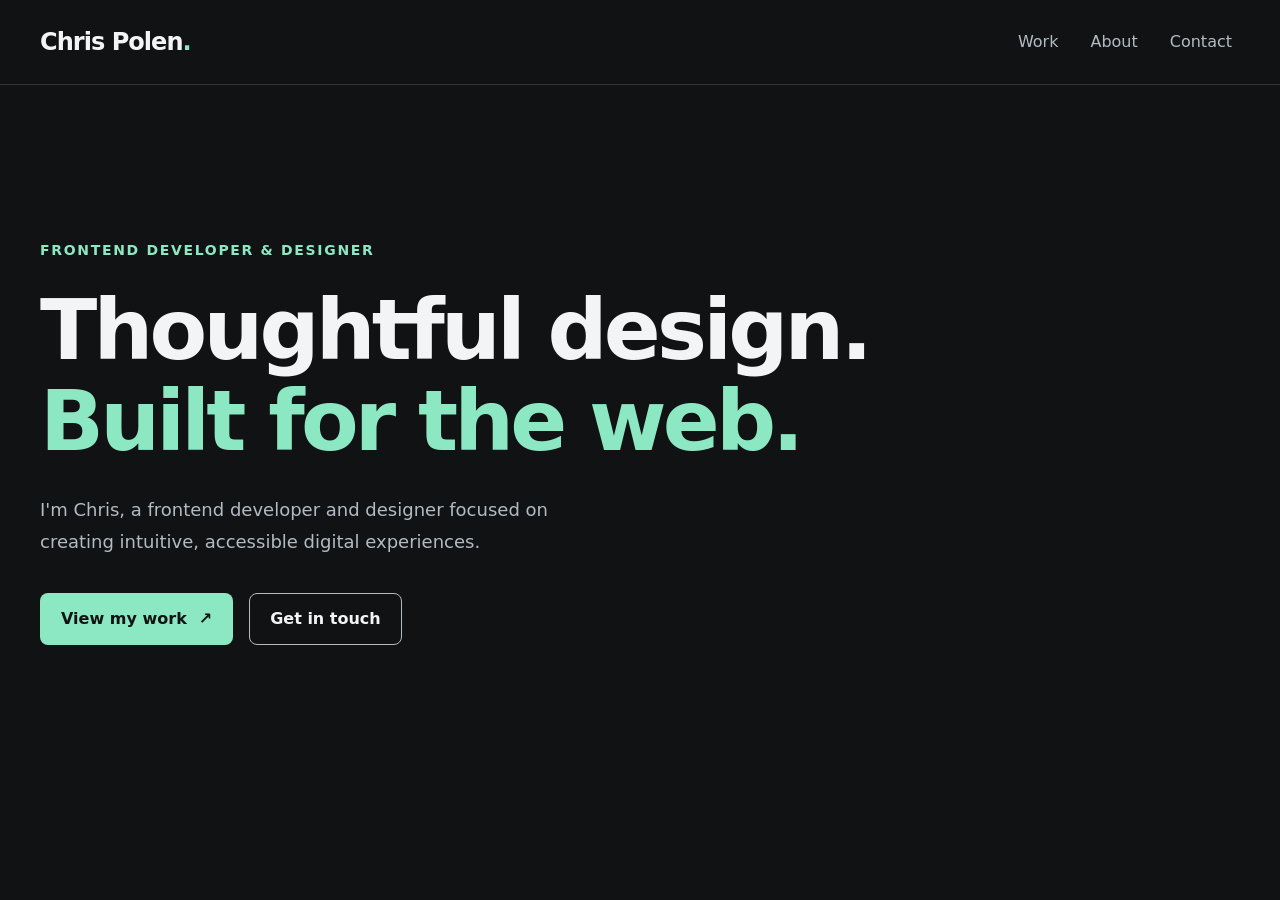
==== index.html @ 9b117e88 "pushing changes to codebase, updated html, css, and js" ====
<!doctype html>
<html lang="en">
<head>
    <meta charset="UTF-8">
    <meta name="viewport" content="width=device-width,  initial-scale=1.0, minimum-scale=1.0">
    <meta http-equiv="X-UA-Compatible" content="ie=edge">
    <meta name="description" content="Frontend developer and designer creating thoughtful digital experiences.">
    <title>Chris Polen | Developer & Designer</title>
    <link rel="stylesheet" href="css/style.css">
    <script src="js/script.js" defer></script>
</head>
<body>
<a href="#main-content" class="skip-link">Skip to content</a>

<header class="site-header">
    <nav class="container navigation" aria-label="Main">
        <a href="./" class="logo">
            Chris Polen<span class="logo-dot" aria-hidden="true">.</span>
        </a>
        
        <ul class="nav-links">
            <li><a href="#work">Work</a></li>
            <li><a href="#projects">About</a></li>
            <li><a href="#contact">Contact</a></li>
        </ul>
    </nav>
</header>

<main id="main-content" class="container" tabindex="-1">
    <section class="hero" aria-labelledby="hero-heading">
        <p class="hero-eyebrow">Frontend Developer & Designer</p>
        
        <h1 id="hero-heading">
            Thoughtful design.
            <span class="hero-heading-span"> Built for the web.</span>
        </h1>
        
        <p class="hero-description">
            I'm Chris, a frontend developer and designer focused on creating intuitive,
            accessible digital experiences.
        </p>
        
        <div class="hero-actions">
            <a href="#work" class="btn btn-primary">
                View my work
                <span aria-hidden="true">↗</span>
            </a>

            <a href="#contact" class="btn btn-secondary">
                Get in touch
            </a>
        </div>
    </section>
</main>
</body>
</html>
---- css/style.css ----
:root {
    color-scheme: dark;
    
    --bg-primary: #101214;
    --text-primary: #f2f4f5;
    --text-muted: #b3bbc2;
    --accent: #8ce8c3;
    --border-color: #30363d;
    
    --content-width: 75rem
}

*,
*::before,
*::after {
    box-sizing: border-box;
}

body {
    margin: 0;
    background: var(--bg-primary);
    color: var(--text-primary);
    font-family: system-ui, -apple-system, BlinkMacSystemFont, "Segoe UI", sans-serif;
    line-height: 1.6;
}

a {
    color: inherit;
}

:where(a, button):focus-visible {
    outline: 2px solid var(--accent);
    outline-offset: 5px;
}

.container {
    width: min(var(--content-width), calc(100% - 2rem));
    margin-inline: auto;
}

/* Keyboard shortcut to the page content */
.skip-link {
    position: absolute;
    top: 1rem;
    left: 1rem;
    z-index: 100;
    
    padding: 0.75rem 1rem;
    border-radius: 0.25rem;
    background: var(--accent);
    color: var(--bg-primary);
    font-weight: 600;
    
    transform: translateY(calc(-100% - 2rem));
}

.skip-link:focus {
    transform: translateY(0);
}

/* Nav */
.site-header {
    border-bottom: 1px solid var(--border-color);
}

.navigation {
    display: flex;
    align-items: center;
    justify-content: space-between;
    flex-wrap: wrap;
    gap: 0.5rem 2rem;
    padding-block: 1.25rem;
}

.logo {
    display: inline-flex;
    align-items: center;
    min-height: 2.75rem;
    
    font-size: 1.5rem;
    font-weight: 750;
    letter-spacing: -0.04em;
    text-decoration: none;
}

.logo-dot {
    color: var(--accent);
}

.nav-links {
    display: flex;
    flex-wrap: wrap;
    gap: 0.25rem 1rem;
    
    margin: 0;
    padding: 0;
    list-style: none;
}

.nav-links a {
    display: inline-flex;
    align-items: center;
    min-height: 2.75rem;
    padding-inline: 0.5rem;
    
    color: var(--text-muted);
    font-size: 1rem;
    font-weight: 500;
    text-decoration: none;
}

.nav-links a:hover,
.nav-links a:focus-visible {
    color: var(--accent);
    text-decoration: underline;
    text-underline-offset: 0.35em;
}

/* Hero */
.hero {
    padding-block: clamp(5rem, 12vw, 10rem);
}

.hero-eyebrow {
    margin: 0 0 1.5rem;
    color: var(--accent);
    font-size: 0.875rem;
    font-weight: 600;
    letter-spacing: 0.12em;
    text-transform: uppercase;
}

.hero h1 {
    max-width: 16ch;
    margin: 0;
    
    font-size: clamp(2.5rem, 1.25rem + 5vw, 5.5rem);
    font-weight: 750;
    line-height: 1.08;
    letter-spacing: -0.045em;
}

.hero h1 span {
    display: block;
    color: var(--accent);
}

.hero-description {
    max-width: 48ch;
    margin: 1.75rem 0 0;
    
    color: var(--text-muted);
    font-size: 1.125rem;
    line-height: 1.75;
}

.hero-actions {
    display: flex;
    flex-wrap: wrap;
    gap: 1rem;
    margin-top: 2.25rem;
}

/* Reusable link and button styles */
.btn {
    display: inline-flex;
    align-items: center;
    justify-content: center;
    gap: 0.75rem;
    
    min-height: 3rem;
    padding: 0.75rem 1.25rem;
    border: 1px solid transparent;
    border-radius: 0.5rem;
    
    font: inherit;
    font-weight: 600;
    text-align: center;
    text-decoration: none;
}

.btn-primary {
    background: var(--accent);
    color: var(--bg-primary);
}

.btn-primary:hover {
    background: #b0f2d8;
}

.btn-secondary {
    border-color: var(--text-muted);
    color: var(--text-primary);
}

.btn-secondary:hover {
    border-color: var(--accent);
    color: var(--accent);
}

@media (prefers-reduced-motion: no-preference) {
    .btn {
        transition: background-color 160ms ease,
        border-color 160ms ease,
        color 160ms ease;
    }
}
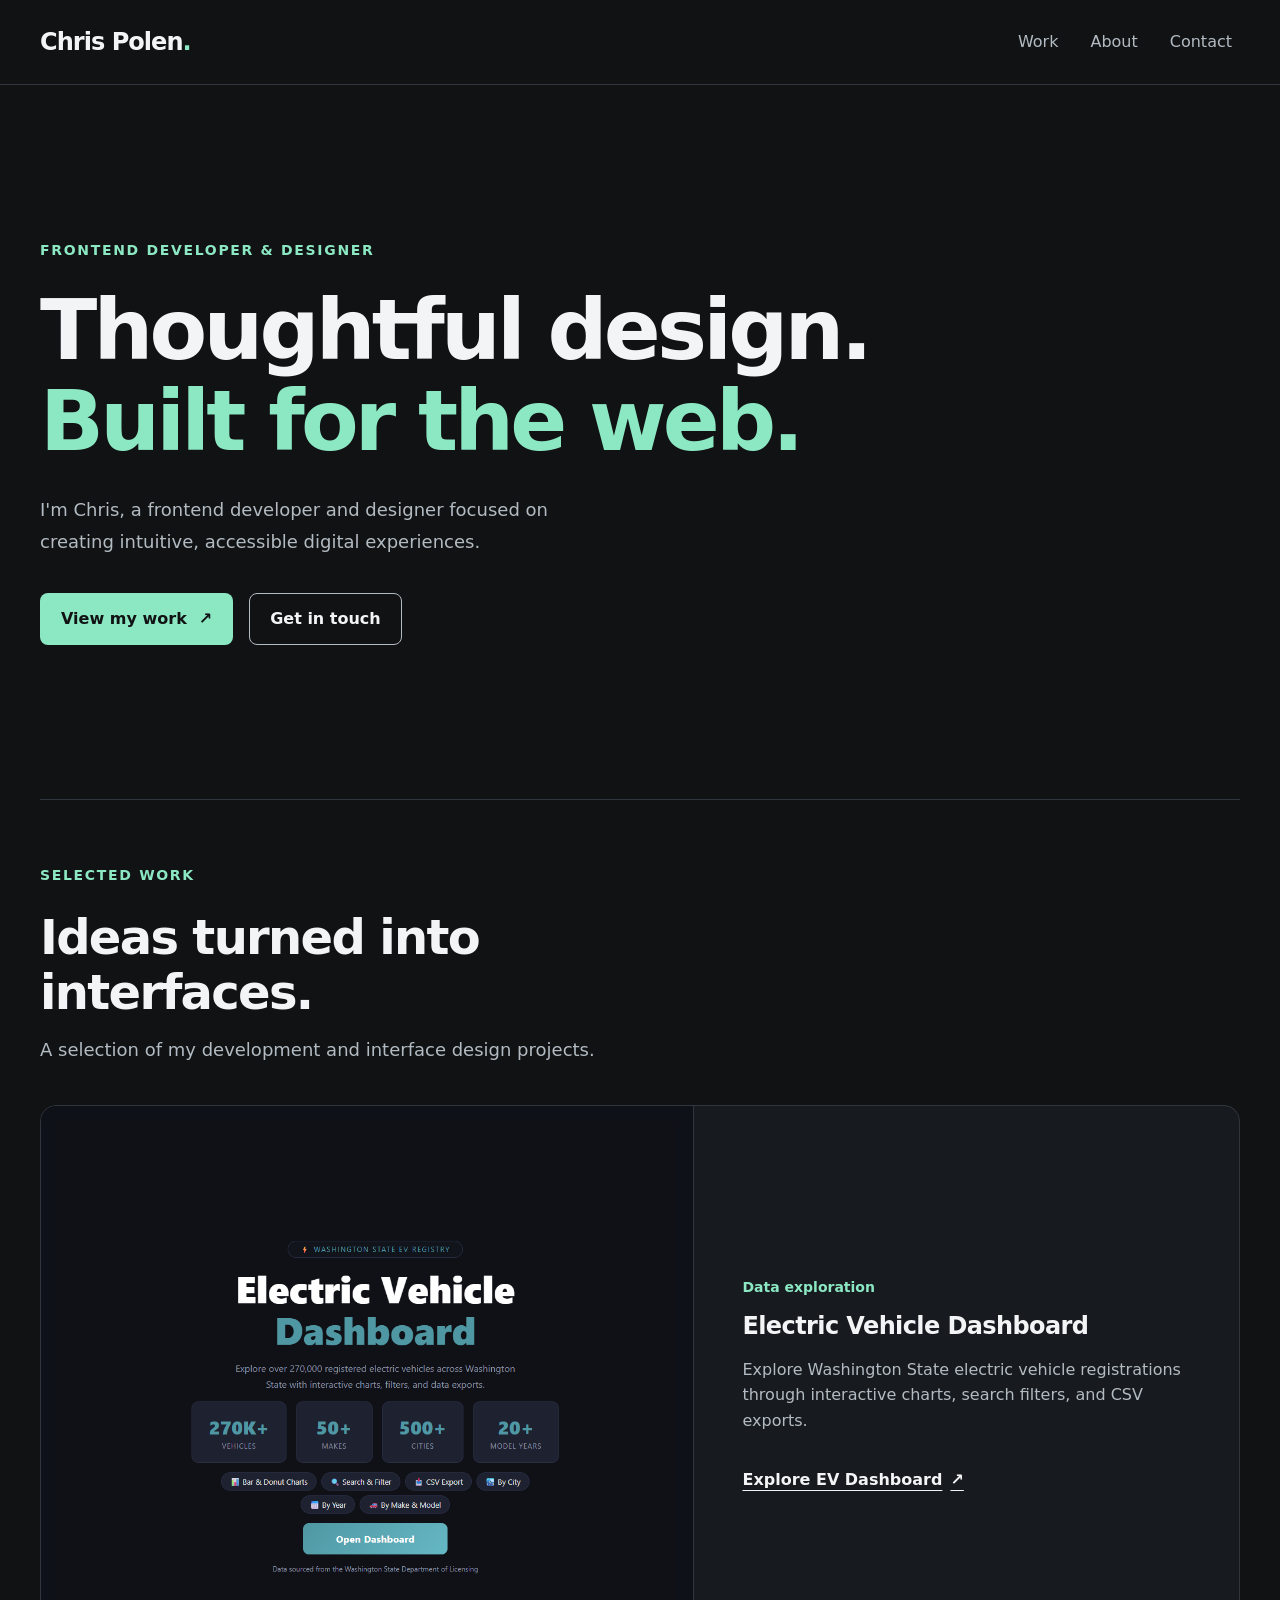
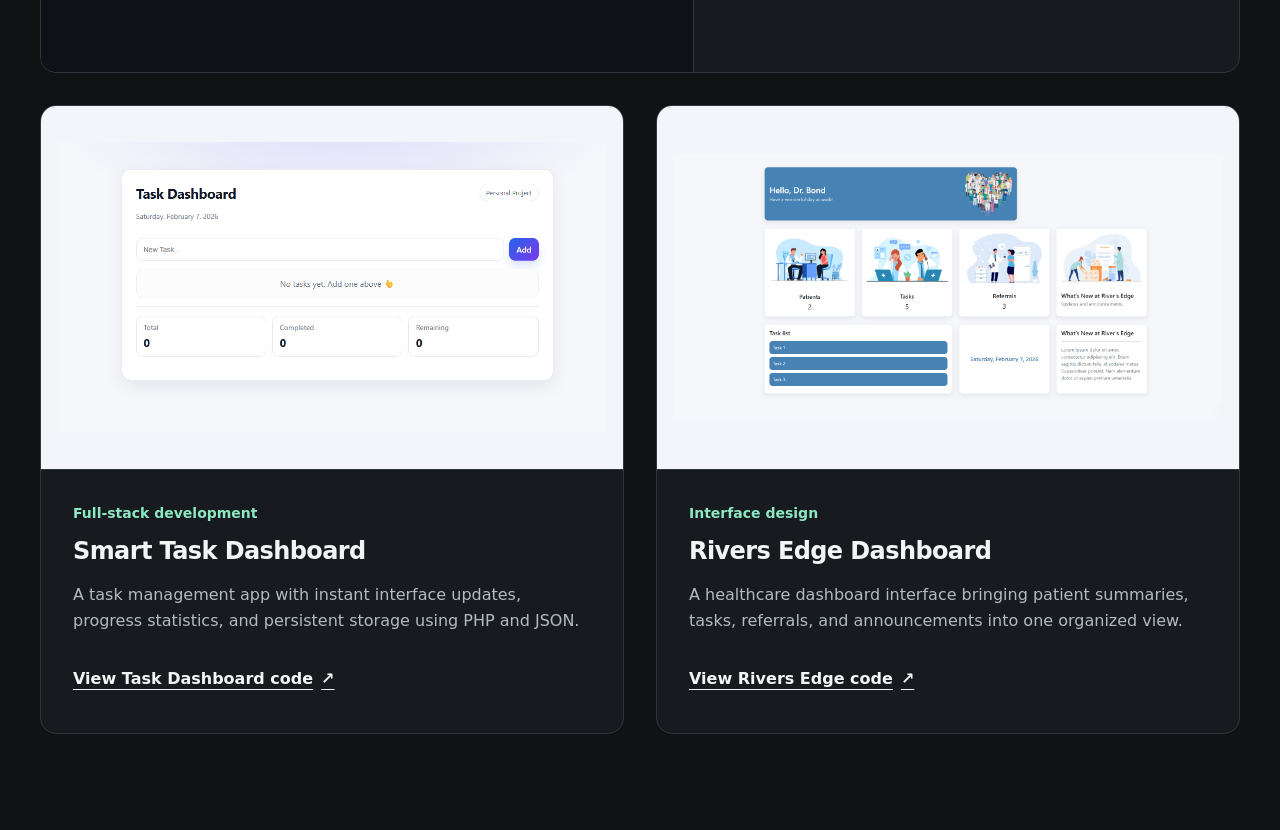
==== commit 77722ebd: "pushing images, updates to css for project grid and added projects to html" ====
--- a/index.html
+++ b/index.html
@@ -51,6 +51,102 @@
             </a>
         </div>
     </section>
+    
+    <section id="work" class="work-section" aria-labelledby="work-heading">
+        <header class="section-heading">
+            <p class="hero-eyebrow">Selected work</p>
+            <h2 id="work-heading">Ideas turned into interfaces.</h2>
+            <p>A selection of my development and interface design projects.</p>
+        </header>
+        
+        <div class="project-grid">
+            <article class="project-card project-card-featured">
+                <div class="project-preview project-preview-dark">
+                    <img 
+                        src="images/ev_dash.png" 
+                        alt="EV Dashboard landing page with vehicle statistics and an Open Dashboard link."
+                        width="1051"
+                        height="904"
+                        loading="lazy"
+                        decoding="async"
+                    >
+                </div>
+                
+                <div class="project-content">
+                    <p class="project-category">Data exploration</p>
+                    <h3>Electric Vehicle Dashboard</h3>
+                    <p class="project-description">
+                        Explore Washington State electric vehicle registrations through
+                        interactive charts, search filters, and CSV exports.
+                    </p>
+
+                    <a href="https://ev-dashboard-vkrs.onrender.com/" class="project-link">
+                        Explore EV Dashboard
+                        <span aria-hidden="true">↗</span>
+                    </a>
+                </div>
+            </article>
+            
+            <article class="project-card">
+                <div class="project-preview project-preview-light">
+                    <img 
+                        src="images/task_dash.png" 
+                        alt="Smart Task Dashboard with a new-task field and total, completed, and remaining task counters"
+                        width="1096"
+                        height="577"
+                        loading="lazy"
+                        decoding="async"
+                    >
+                </div>
+                
+                <div class="project-content">
+                    <p class="project-category">Full-stack development</p>
+                    <h3>Smart Task Dashboard</h3>
+                    <p class="project-description">
+                        A task management app with instant interface updates,
+                        progress statistics, and persistent storage using PHP and JSON.
+                    </p>
+
+                    <a 
+                        href="https://github.com/Polen89/Smart-Task-Dashboard" 
+                        class="project-link">
+                        View Task Dashboard code
+                        <span aria-hidden="true">↗</span>
+                    </a>
+                </div>
+            </article>
+            
+            <article class="project-card">
+                <div class="project-preview project-preview-light">
+                    <img 
+                        src="images/riversedge.png" 
+                        alt="Rivers Edge dashboard showing patient, task, and referral summaries alongside announcements."
+                        width="1866"
+                        height="904"
+                        loading="lazy"
+                        decoding="async"
+                    >
+                </div>
+                
+                <div class="project-content">
+                    <p class="project-category">Interface design</p>
+                    <h3>Rivers Edge Dashboard</h3>
+                    <p class="project-description">
+                        A healthcare dashboard interface bringing patient summaries,
+                        tasks, referrals, and announcements into one organized view.
+                    </p>
+
+                    <a 
+                        href="https://github.com/Polen89/BootstrapFun"
+                        class="project-link"
+                    >
+                        View Rivers Edge code
+                        <span aria-hidden="true">↗</span>
+                    </a>
+                </div>
+            </article>
+        </div>
+    </section>
 </main>
 </body>
 </html>
--- a/css/style.css
+++ b/css/style.css
@@ -198,10 +198,152 @@
     color: var(--accent);
 }
 
+/* Selected Work */
+.work-section {
+    padding-block: 4rem 6rem;
+    border-top: 1px solid var(--border-color);
+    scroll-margin-top: 2rem;
+}
+
+.section-heading {
+    max-width: 42rem;
+    margin-bottom: 2.5rem;
+}
+
+.section-heading h2 {
+    margin: 0;
+    font-size: clamp(2rem, 1.5rem + 2vw, 3rem);
+    line-height: 1.15;
+    letter-spacing: -0.035em;
+}
+
+.section-heading > p:last-child {
+    margin: 1rem 0 0;
+    color: var(--text-muted);
+    font-size: 1.125rem;
+}
+
+.project-grid {
+    display: grid;
+    grid-template-columns: minmax(0, 1fr);
+    gap: 2rem;
+}
+
+.project-card {
+    min-width: 0;
+    overflow: hidden;
+    border: 1px solid var(--border-color);
+    border-radius: 1rem;
+    background: #171b1f;
+}
+
+.project-preview {
+    display: grid;
+    place-items: center;
+    aspect-ratio: 16 / 10;
+    padding: 1rem;
+    border-bottom: 1px solid var(--border-color);
+}
+
+.project-preview-dark {
+    background: #0e1117;
+}
+
+.project-preview-light {
+    background: #f4f5fa;
+}
+
+.project-preview img {
+    display: block;
+    width: 100%;
+    height: 100%;
+    min-height: 0;
+    object-fit: contain;
+}
+
+.project-content {
+    display: flex;
+    flex-direction: column;
+    align-items: start;
+    padding: clamp(1.25rem, 3vw, 2rem);
+}
+
+.project-category {
+    margin: 0 0 0.75rem;
+    color: var(--accent);
+    font-size: 0.875rem;
+    font-weight: 600;
+}
+
+.project-content h3 {
+    margin: 0;
+    font-size: 1.5rem;
+    line-height: 1.25;
+    letter-spacing: -0.025em;
+}
+
+.project-description {
+    margin: 1rem 0 1.5rem;
+    color: var(--text-muted);
+}
+
+.project-link {
+    display: inline-flex;
+    align-items: center;
+    gap: 0.5rem;
+    min-height: 2.75rem;
+    margin-top: auto;
+    
+    color: var(--text-primary);
+    font-weight: 600;
+    text-decoration: underline;
+    text-underline-offset: 0.3em;
+}
+
+.project-link:hover {
+    color: var(--accent);
+}
+
 @media (prefers-reduced-motion: no-preference) {
     .btn {
         transition: background-color 160ms ease,
         border-color 160ms ease,
         color 160ms ease;
     }
+}
+
+@media (min-width: 50rem) {
+    .project-grid {
+        grid-template-columns: repeat(2, minmax(0, 1fr));
+    }
+
+    .project-card {
+        display: flex;
+        flex-direction: column;
+    }
+
+    .project-content {
+        flex: 1;
+    }
+
+    .project-card-featured {
+        grid-column: 1 / -1;
+        display: grid;
+        grid-template-columns: minmax(0, 1.2fr) minmax(0, 1fr);
+    }
+
+    .project-card-featured .project-preview {
+        aspect-ratio: auto;
+        border-bottom: 0;
+        border-right: 1px solid var(--border-color);
+    }
+
+    .project-card-featured .project-content {
+        justify-content: center;
+        padding: 3rem;
+    }
+
+    .project-card-featured .project-link {
+        margin-top: 0;
+    }
 }
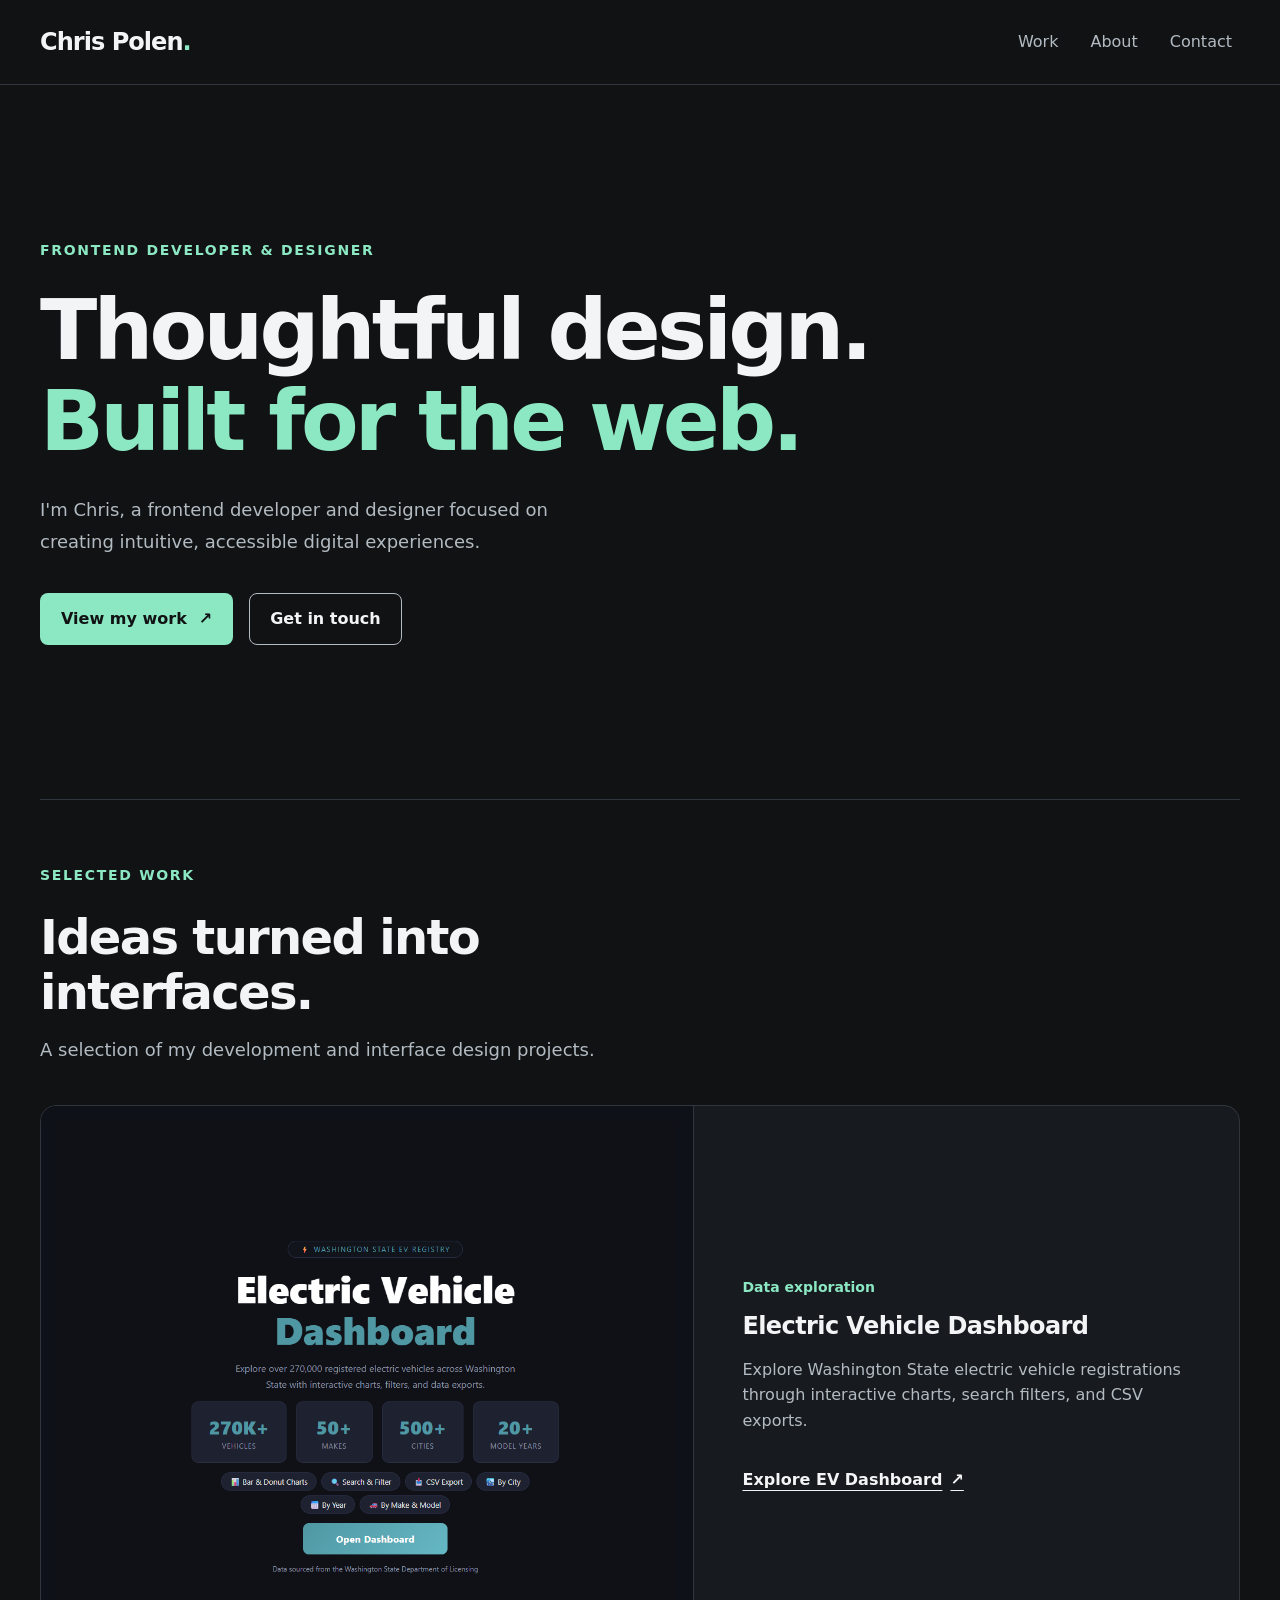
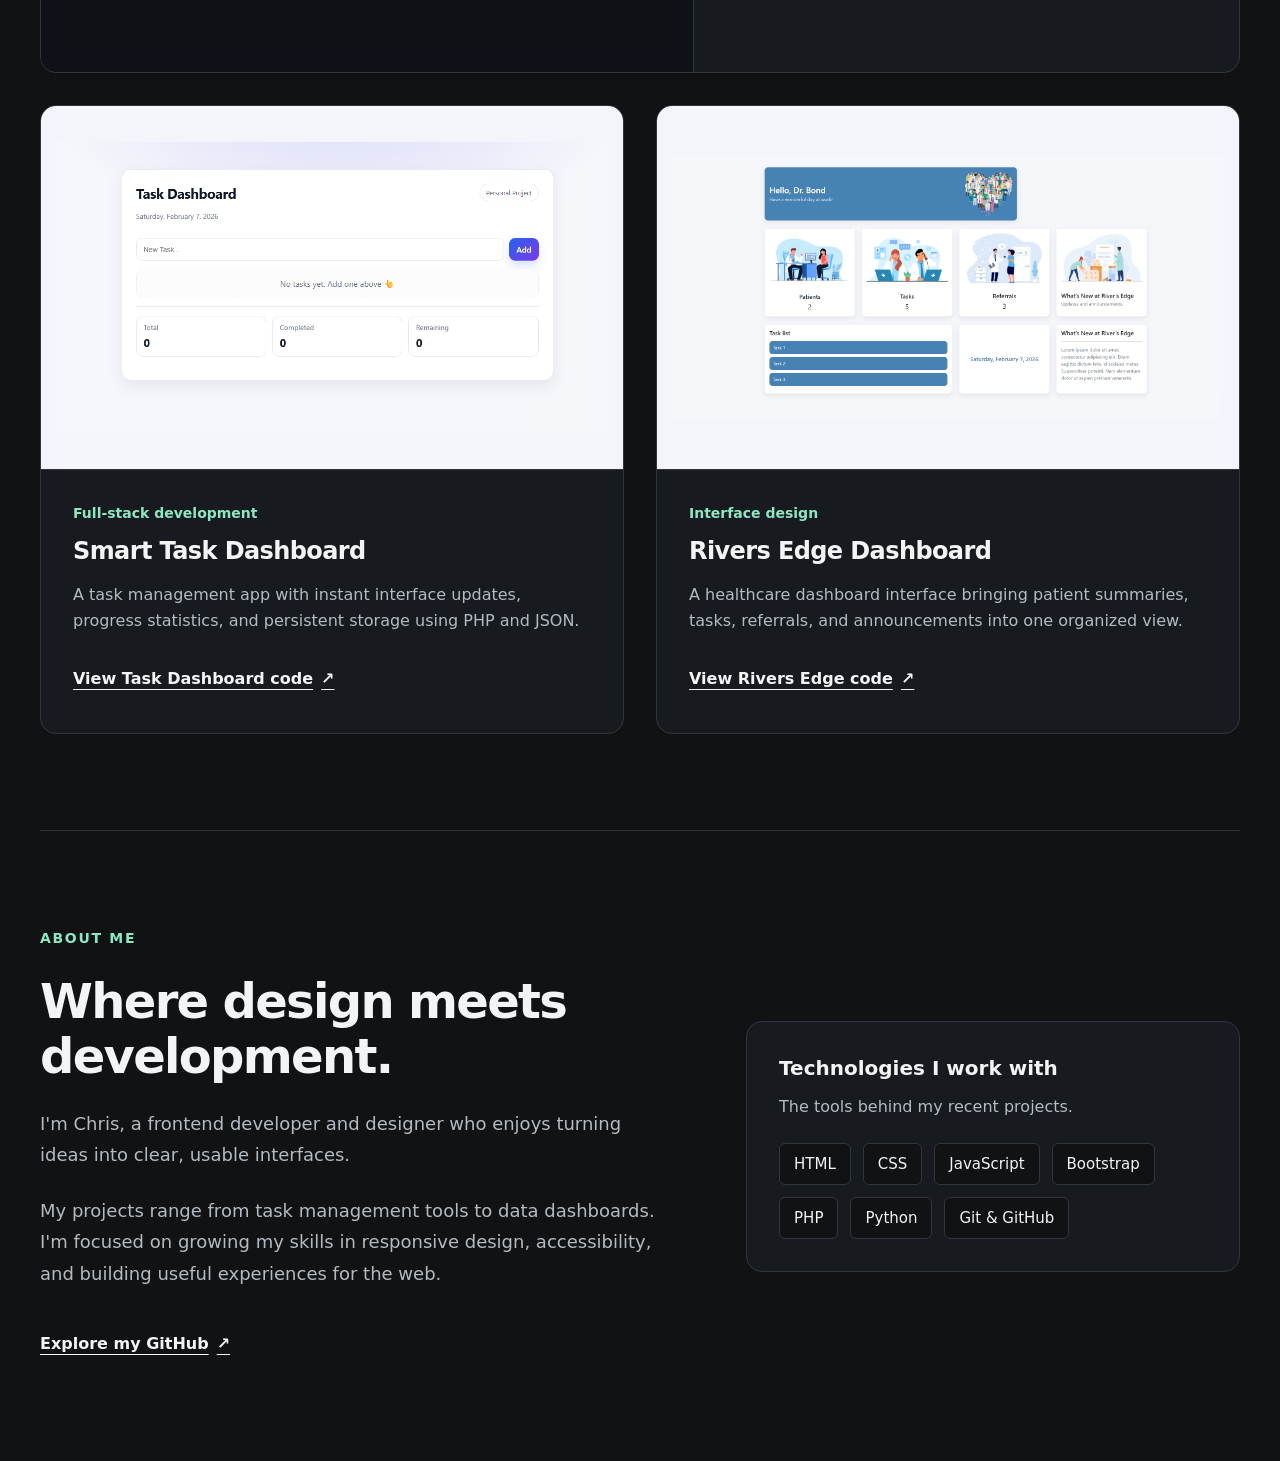
==== commit 69809555: "added about section with skills and updates to css" ====
--- a/index.html
+++ b/index.html
@@ -147,6 +147,44 @@
             </article>
         </div>
     </section>
+    
+    <section id="about" class="about-section">
+        <div class="about-intro">
+            <p class="hero-eyebrow">About Me</p>
+            <h2 class="about-heading">Where design meets development.</h2>
+            
+            <p>
+                I'm Chris, a frontend developer and designer who enjoys turning ideas
+                into clear, usable interfaces.
+            </p>
+            
+            <p>
+                My projects range from task management tools to data dashboards.
+                I'm focused on growing my skills in responsive design, accessibility,
+                and building useful experiences for the web.
+            </p>
+
+            <a href="https://github.com/Polen89" class="project-link">
+                Explore my GitHub
+                <span aria-hidden="true">↗</span>
+            </a>
+        </div>
+        
+        <div class="about-skills">
+            <h3>Technologies I work with</h3>
+            <p>The tools behind my recent projects.</p>
+            
+            <ul class="skills-list" role="list">
+                <li>HTML</li>
+                <li>CSS</li>
+                <li>JavaScript</li>
+                <li>Bootstrap</li>
+                <li>PHP</li>
+                <li>Python</li>
+                <li>Git & GitHub</li>
+            </ul>
+        </div>
+    </section>
 </main>
 </body>
 </html>
--- a/css/style.css
+++ b/css/style.css
@@ -304,6 +304,77 @@
     color: var(--accent);
 }
 
+/* About */
+.about-section {
+    display: grid;
+    grid-template-columns: minmax(0, 1fr);
+    gap: 3rem;
+    
+    padding-block: clamp(4rem, 8vw, 6rem);
+    border-top: 1px solid var(--border-color);
+    scroll-margin-top: 2rem;
+}
+
+.about-section h2 {
+    max-width: 18ch;
+    margin: 0 0 1.5rem;
+    
+    font-size: clamp(2rem, 1.5rem + 2vw, 3rem);
+    line-height: 1.15;
+    letter-spacing: -0.035em;
+}
+
+.about-intro > p:not(.hero-eyebrow) {
+    max-width: 55ch;
+    margin: 0 0 1.5rem;
+    
+    color: var(--text-muted);
+    font-size: 1.125rem;
+    line-height: 1.75;
+}
+
+.about-intro .project-link {
+    margin-top: 0.5rem;
+}
+
+.about-skills {
+    padding: clamp(1.5rem, 3vw, 2rem);
+    border: 1px solid var(--border-color);
+    border-radius: 1rem;
+    background: #171b1f;
+}
+
+.about-skills h3 {
+    margin: 0;
+    font-size: 1.25rem;
+    line-height: 1.4;
+}
+
+.about-skills > p {
+    margin: 0.75rem 0 1.5rem;
+    color: var(--text-muted);
+}
+
+.skills-list {
+    display: flex;
+    flex-wrap: wrap;
+    gap: 0.75rem;
+    
+    margin: 0;
+    padding: 0;
+    list-style: none;
+}
+
+.skills-list li {
+    padding: 0.5rem 0.875rem;
+    border: 1px solid var(--border-color);
+    border-radius: 0.375rem;
+    
+    background: var(--bg-primary);
+    color: var(--text-primary);
+    font-size: 0.9375rem;
+}
+
 @media (prefers-reduced-motion: no-preference) {
     .btn {
         transition: background-color 160ms ease,
@@ -346,4 +417,10 @@
     .project-card-featured .project-link {
         margin-top: 0;
     }
+    
+    .about-section {
+        grid-template-columns: minmax(0, 1.3fr) minmax(0, 1fr);
+        align-items: center;
+        gap: 4rem;
+    }
 }
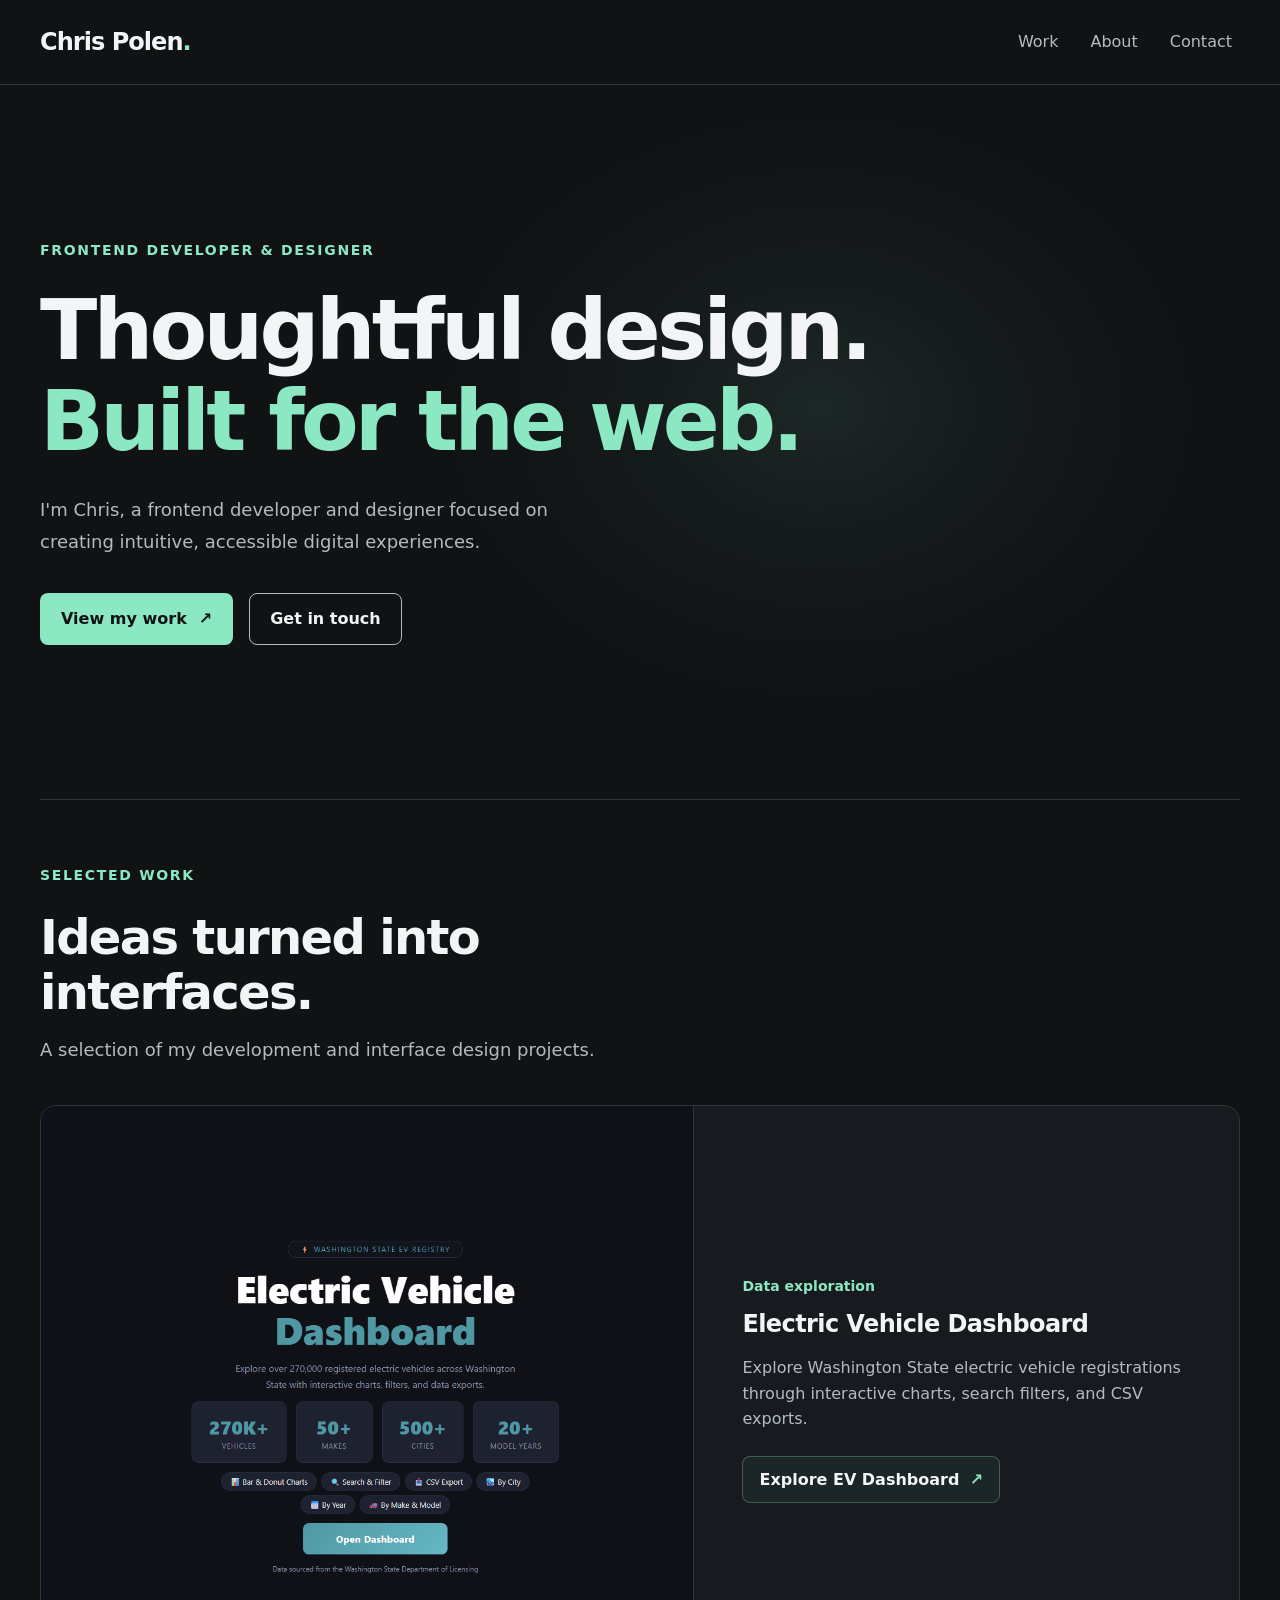
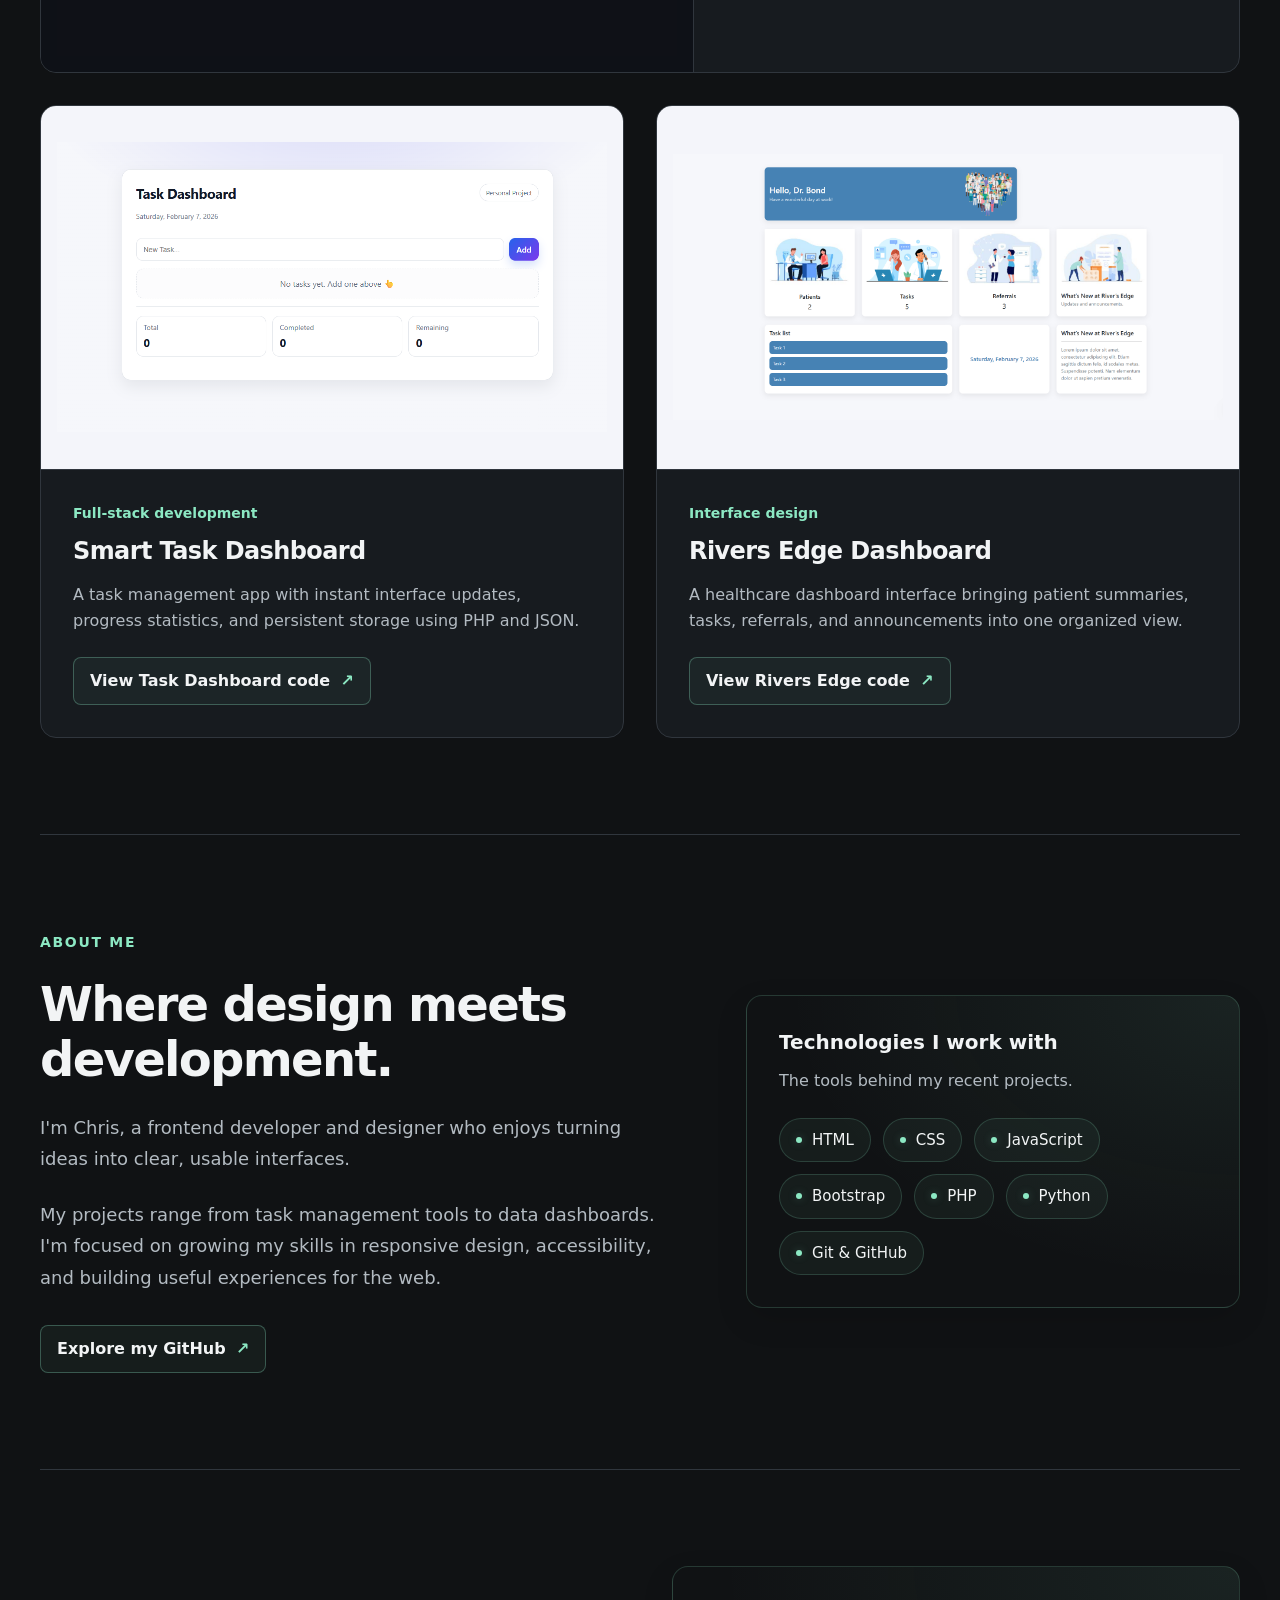
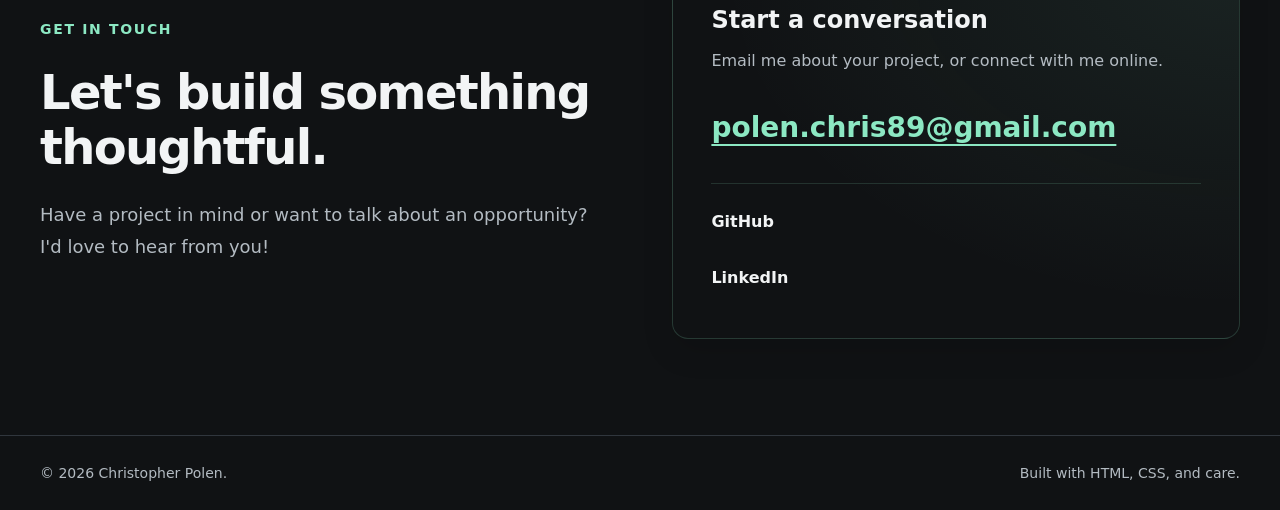
==== commit e8c49f95: "adding styling, and finished, updating hero glow animation and project, added about me and get in to" ====
--- a/index.html
+++ b/index.html
@@ -20,7 +20,7 @@
         
         <ul class="nav-links">
             <li><a href="#work">Work</a></li>
-            <li><a href="#projects">About</a></li>
+            <li><a href="#about">About</a></li>
             <li><a href="#contact">Contact</a></li>
         </ul>
     </nav>
@@ -174,7 +174,7 @@
             <h3>Technologies I work with</h3>
             <p>The tools behind my recent projects.</p>
             
-            <ul class="skills-list" role="list">
+            <ul class="skills-list">
                 <li>HTML</li>
                 <li>CSS</li>
                 <li>JavaScript</li>
@@ -185,6 +185,49 @@
             </ul>
         </div>
     </section>
+
+   <section id="contact" class="contact-section" aria-labelledby="contact-heading">
+       <div class="contact-intro">
+           <p class="hero-eyebrow">Get in touch</p>
+           <h2 id="contact-heading">
+               Let's build something thoughtful.
+           </h2>
+           
+           <p class="contact-description">
+               Have a project in mind or want to talk about an opportunity?
+               I'd love to hear from you!
+           </p>
+       </div>
+       
+       <div class="contact-card">
+           <h3>Start a conversation</h3>
+           <p>Email me about your project, or connect with me online.</p>
+
+           <a href="mailto:polen.chris89@gmail.com" class="contact-email">
+               polen.chris89@gmail.com
+           </a>
+           
+           <ul class="contact-links" role="list">
+               <li>
+                   <a href="https://github.com/Polen89" class="project-link">
+                       GitHub <span aria-hidden="true">↗</span>
+                   </a>
+               </li>
+               <li>
+                   <a href="https://www.linkedin.com/in/christopher-polen/" class="project-link">
+                       LinkedIn <span aria-hidden="true">↗</span>
+                   </a>
+               </li>
+           </ul>
+       </div>
+   </section>
 </main>
+
+<footer class="site-footer">
+    <div class="container footer-content">
+        <p><small>&copy; 2026 Christopher Polen.</small></p>
+        <p><small>Built with HTML, CSS, and care.</small></p>
+    </div>
+</footer>
 </body>
 </html>
--- a/css/style.css
+++ b/css/style.css
@@ -119,8 +119,30 @@
 /* Hero */
 .hero {
     padding-block: clamp(5rem, 12vw, 10rem);
-}
-
+    position: relative;
+    isolation: isolate;
+}
+
+.hero::before {
+    content: "";
+    position: absolute;
+    z-index: -1;
+    pointer-events: none;
+    
+    inset: 0;
+    background: radial-gradient(
+        ellipse 32% 42% at 65% 45%,
+        rgb(140 232 195 / 10%) 0%,
+        rgb(140 232 195 / 4%) 45%,
+        transparent 100%
+    );
+}
+
+/* Project interaction */
+.project-card:hover,
+.project-card:focus-within {
+    border-color: var(--accent);
+}
 .hero-eyebrow {
     margin: 0 0 1.5rem;
     color: var(--accent);
@@ -237,6 +259,24 @@
     background: #171b1f;
 }
 
+.project-card .project-link,
+.about-intro .project-link {
+    padding: 0.625rem 1rem;
+    border: 1px solid rgb(140 232 195 / 30%);
+    border-radius: 0.5rem;
+
+    background: rgb(140 232 195 / 5%);
+    color: var(--text-primary);
+    text-decoration: none;
+}
+
+.project-card .project-link:hover,
+.about-intro .project-link:hover {
+    border-color: var(--accent);
+    background: rgb(140 232 195 / 12%);
+    color: var(--accent);
+}
+
 .project-preview {
     display: grid;
     place-items: center;
@@ -290,9 +330,10 @@
 .project-link {
     display: inline-flex;
     align-items: center;
-    gap: 0.5rem;
+    gap: 0.65rem;
     min-height: 2.75rem;
     margin-top: auto;
+    padding-block: 0.5rem;
     
     color: var(--text-primary);
     font-weight: 600;
@@ -300,8 +341,18 @@
     text-underline-offset: 0.3em;
 }
 
+.project-link span[aria-hidden="true"] {
+    color: var(--accent);
+}
+
 .project-link:hover {
     color: var(--accent);
+}
+
+.project-link:focus-visible {
+    outline: 2px solid var(--accent);
+    outline-offset: 5px;
+    border-radius: 0.25rem;
 }
 
 /* About */
@@ -339,9 +390,17 @@
 
 .about-skills {
     padding: clamp(1.5rem, 3vw, 2rem);
-    border: 1px solid var(--border-color);
+    border: 1px solid rgb(140 232 195 / 18%);
     border-radius: 1rem;
-    background: #171b1f;
+    
+    background: 
+        radial-gradient(
+            ellipse at top right,
+            rgb(140 232 195 / 8%),
+            transparent 65%
+        ),var(--bg-primary);  
+    
+    box-shadow: 0 12px 32px rgb(0 0 0 / 12%);
 }
 
 .about-skills h3 {
@@ -366,21 +425,188 @@
 }
 
 .skills-list li {
-    padding: 0.5rem 0.875rem;
-    border: 1px solid var(--border-color);
-    border-radius: 0.375rem;
-    
-    background: var(--bg-primary);
+    display: inline-flex;
+    align-items: center;
+    gap: 0.625rem;
+    
+    padding: 0.625rem 1rem;
+    border: 1px solid rgb(140 232 195 / 18%);
+    border-radius: 999px;
+    
+    background: rgb(140 232 195 / 5%);
     color: var(--text-primary);
     font-size: 0.9375rem;
+    font-weight: 500;
+    line-height: 1.5;
+}
+
+.skills-list li::before {
+    content: "";
+    flex-shrink: 0;
+    width: 0.375rem;
+    height: 0.375rem;
+    border-radius: 50%;
+    
+    background: var(--accent);
+    box-shadow: 0 0 8px rgb(140 232 195 / 25%);
+}
+
+/* Contact */
+.contact-section {
+    display: grid;
+    grid-template-columns: minmax(0, 1fr);
+    align-items: center;
+    gap: 2.5rem;
+    padding-block: clamp(4rem, 8vw, 6rem);
+    border-top: 1px solid var(--border-color);
+}
+
+.contact-section h2 {
+    max-width: 20ch;
+    margin: 0;
+    
+    font-size: clamp(2rem, 1.5rem + 2vw, 3rem);
+    line-height: 1.15;
+    letter-spacing: -0.035em;
+}
+
+.contact-description {
+    max-width: 48ch;
+    margin: 1.5rem 0;
+    
+    color: var(--text-muted);
+    font-size: 1.125rem;
+    line-height: 1.75;
+}
+
+.contact-card {
+    min-width: 0;
+    padding: clamp(1.5rem, 3vw, 2.5rem);
+    border: 1px solid rgb(140 232 195 / 18%);
+    border-radius: 1rem;
+    background:
+            radial-gradient(
+                    ellipse at top right,
+                    rgb(140 232 195 / 8%),
+                    transparent 65%
+            ),
+            var(--bg-primary);
+
+    box-shadow: 0 12px 32px rgb(0 0 0 / 12%);
+}
+
+.contact-card h3 {
+    margin: 0;
+    font-size: 1.5rem;
+    line-height: 1.3;
+}
+
+.contact-card > p {
+    margin: 0.75rem 0 1.5rem;
+    color: var(--text-muted);
+}
+
+.contact-card .contact-email {
+    display: inline-block;
+    max-width: 100%;
+    padding-block: 0.5rem;
+    color: #8ce8c3;
+    font-size: clamp(1.25rem, 1rem + 1vw, 1.75rem);
+    font-weight: 600;
+    overflow-wrap: anywhere;
+    text-underline-offset: 0.25em;
+}
+
+.contact-card .contact-email:hover {
+    transform: translateY(-0.25rem);
+}
+
+.contact-card .contact-links {
+    display: flex;
+    flex-wrap: wrap;
+    gap: 0.75rem 1.75rem;
+
+    margin: 1.5rem 0 0;
+    padding: 1rem 0 0;
+    list-style: none;
+    border-top: 1px solid rgb(140 232 195 / 15%);
+}
+
+.contact-card .project-link,
+.contact-card .project-link span {
+    text-decoration: none;
+}
+
+.contact-card .project-link {
+    gap: 065rem;
+    padding: 0.5rem 0;
+}
+
+/* footer */
+.site-footer {
+    border-top: 1px solid var(--border-color);
+}
+
+.footer-content {
+    display: flex;
+    justify-content: space-between;
+    flex-wrap: wrap;
+    gap: 0.5rem 2rem;
+    padding-block: 1.5rem;
+    
+    color: var(--text-muted);
+}
+
+.footer-content p {
+    margin: 0;
+}
+
+.footer-content small {
+    font-size: 0.875rem;
 }
 
 @media (prefers-reduced-motion: no-preference) {
+    .hero::before {
+        animation: hero-glow 12s ease-in-out infinite alternate;
+    }
+    
+    .project-card {
+        transition:
+            transform 200ms ease,
+            border-color 200ms ease;
+    }
+    
+    .project-card:hover {
+        transform: translateY(-4px);
+    }
+    
+    @keyframes hero-glow {
+        from {
+            opacity: 0.45;
+        }
+        
+        to {
+            opacity: 1;
+        }
+    }
+    
     .btn {
         transition: background-color 160ms ease,
         border-color 160ms ease,
         color 160ms ease;
     }
+
+    .project-link {
+        transition: color 180ms ease;
+    }
+
+    .project-link span[aria-hidden="true"] {
+        transition: color 180ms ease;
+    }
+
+    .project-link:hover span[aria-hidden="true"] {
+        transform: translate(2px, -2px);
+    }
 }
 
 @media (min-width: 50rem) {
@@ -423,4 +649,9 @@
         align-items: center;
         gap: 4rem;
     }
+    
+    .contact-section {
+        grid-template-columns: repeat(2, minmax(0, 1fr));
+        gap: 4rem;
+    }
 }
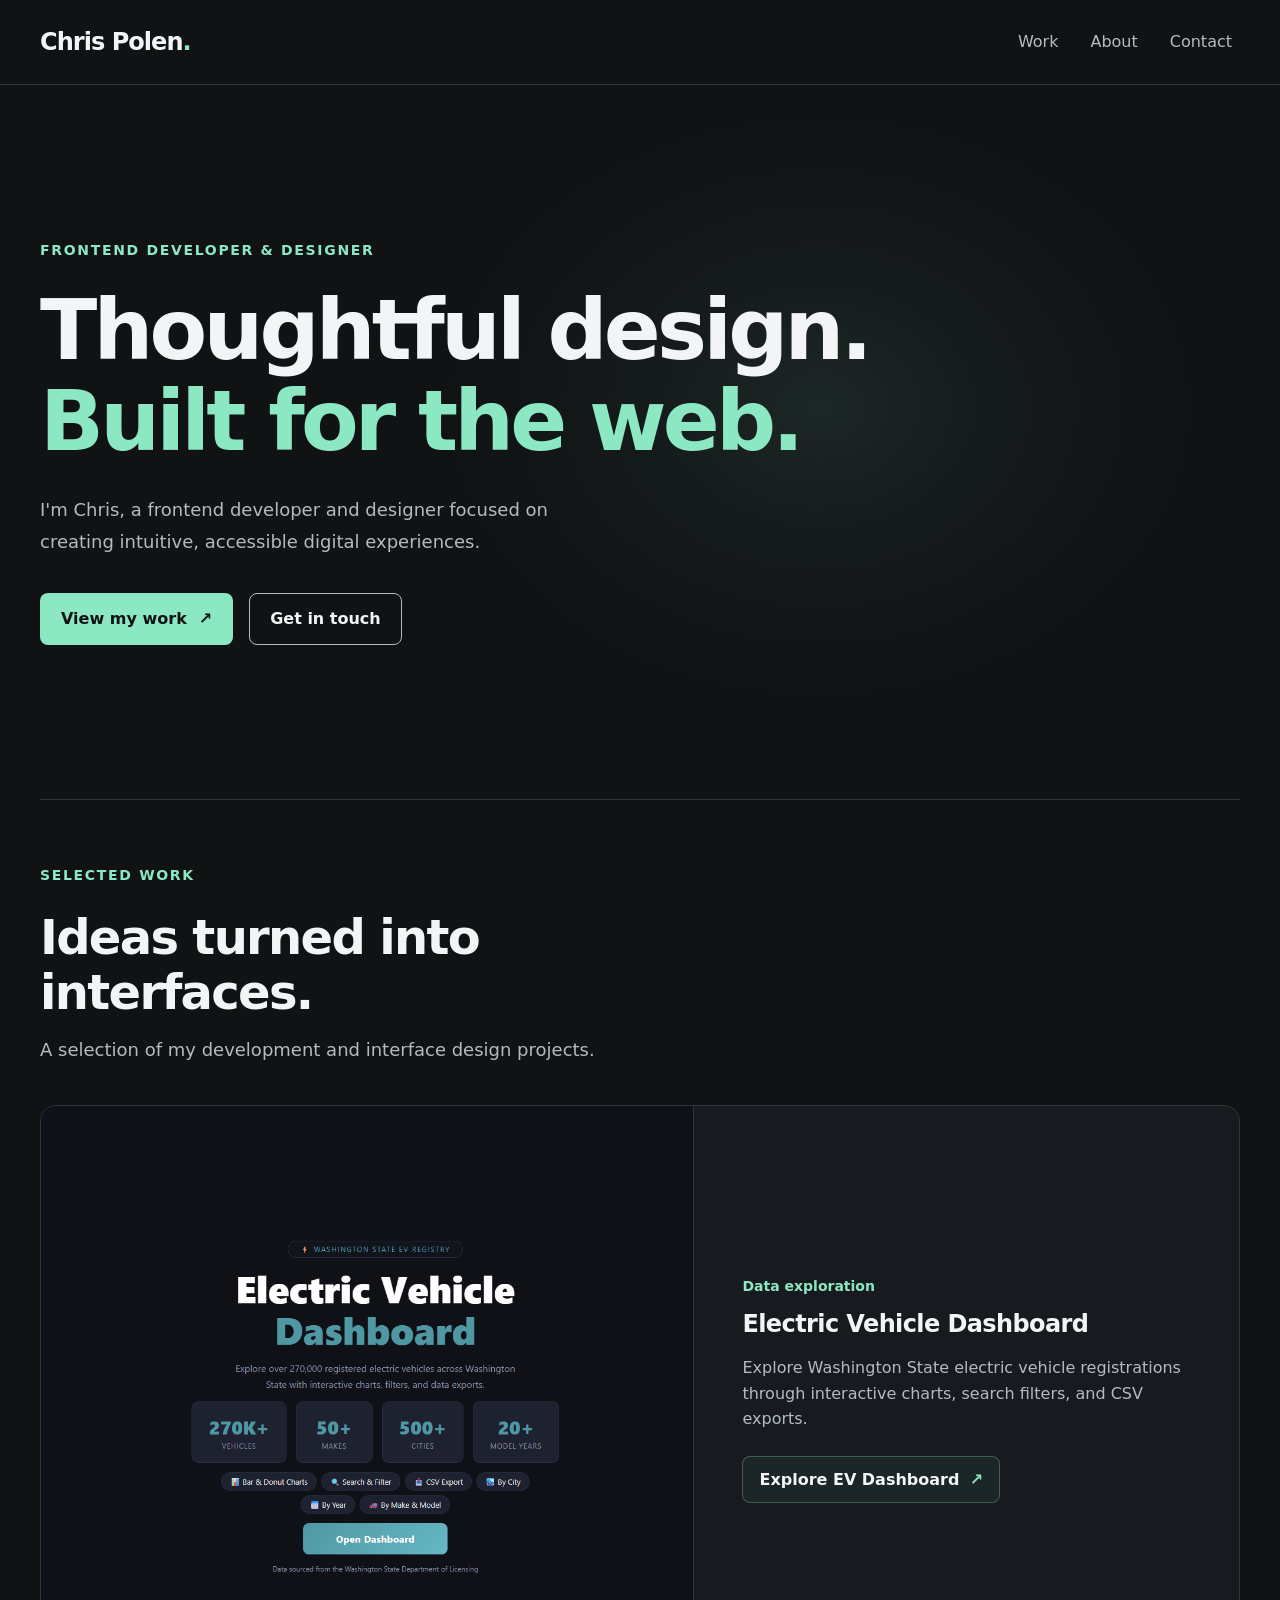
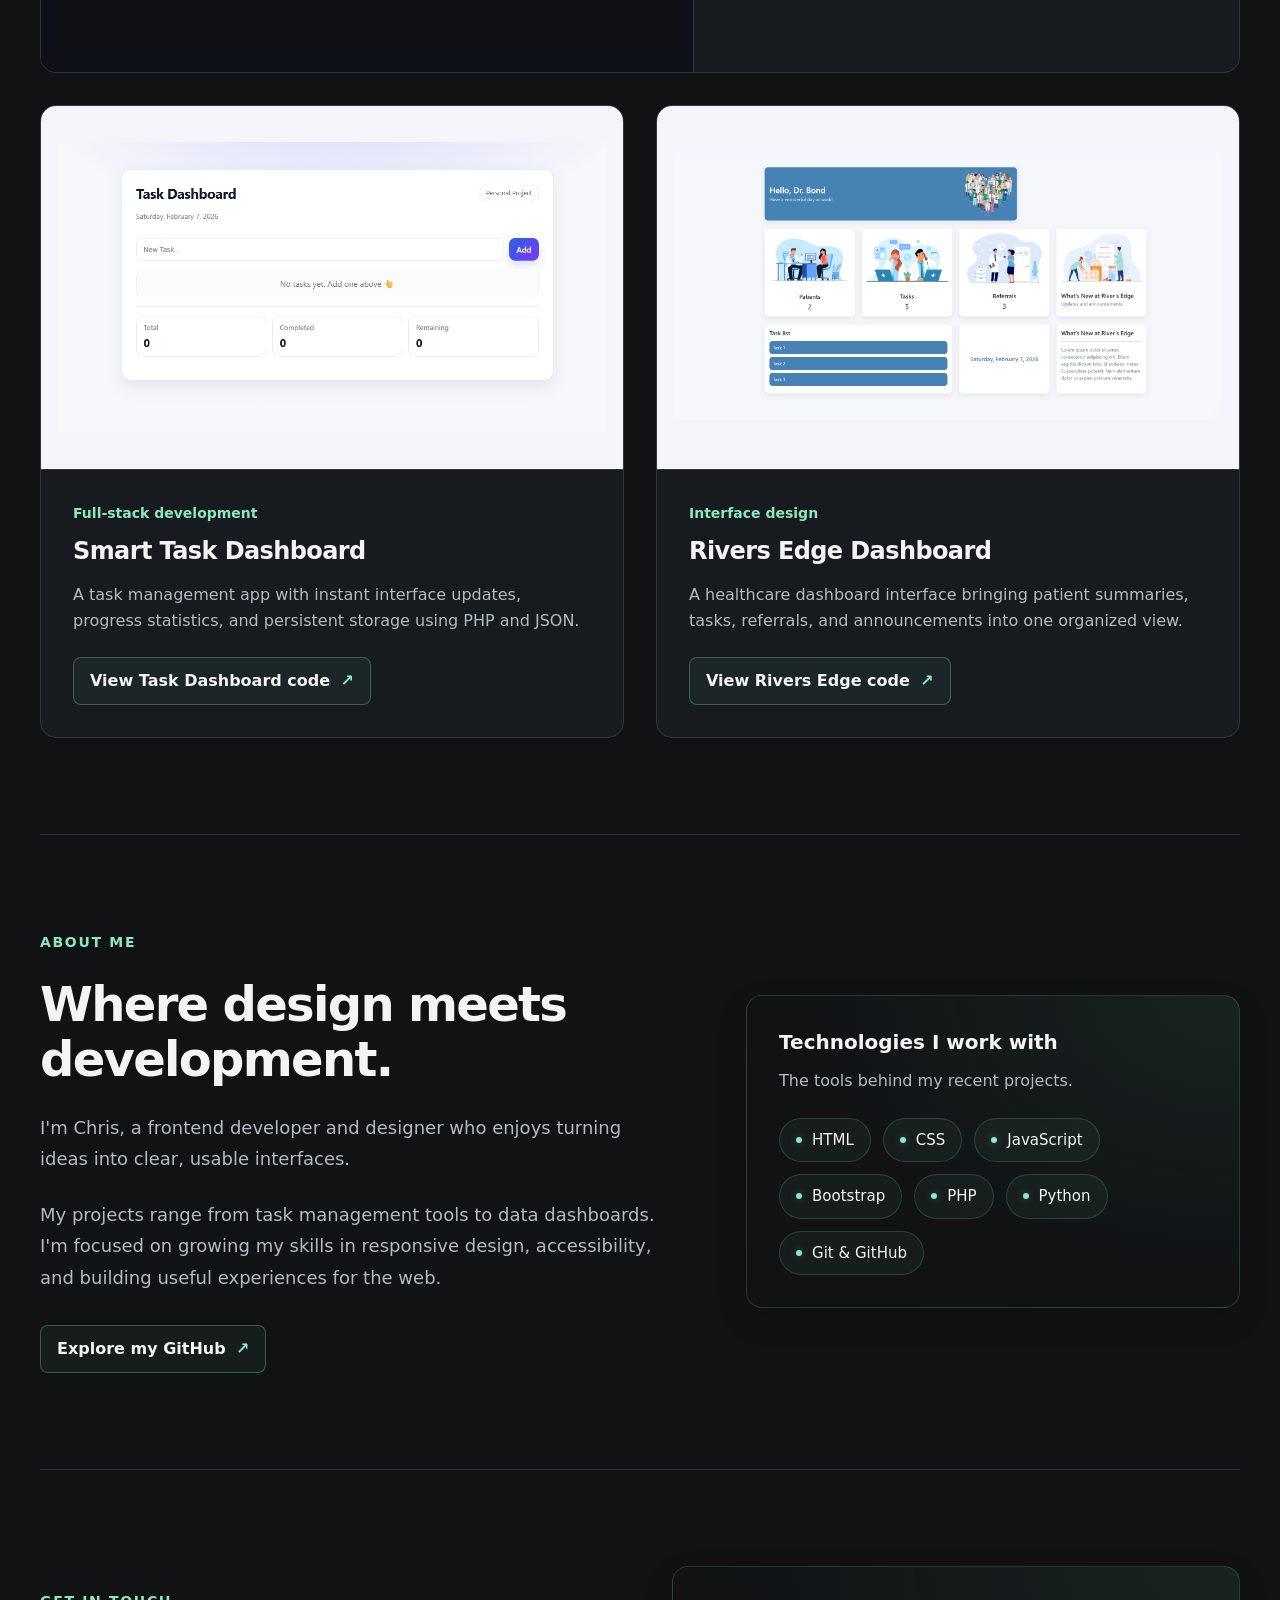
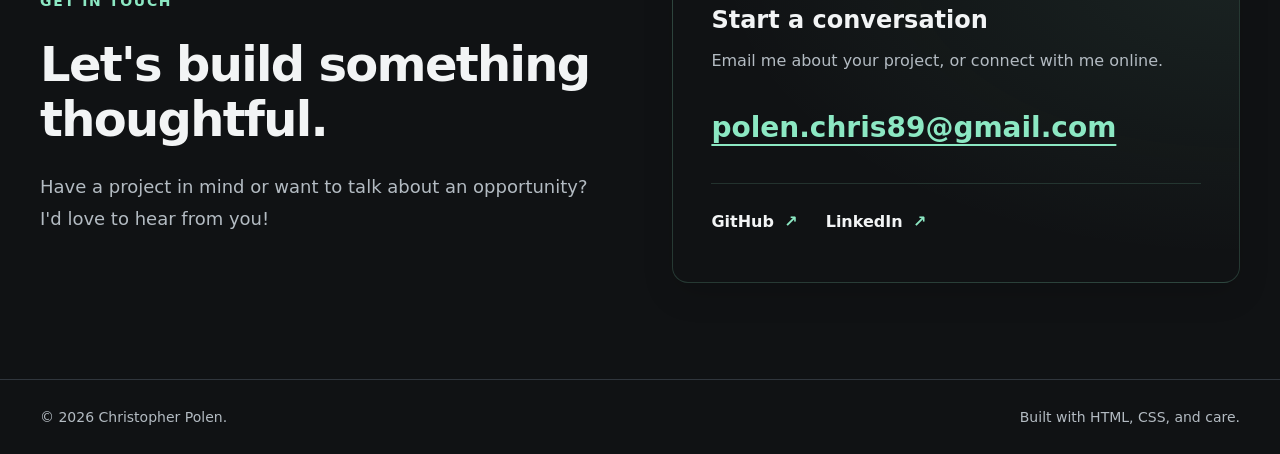
==== commit a0644445: "fixed typo in gap value" ====
--- a/index.html
+++ b/index.html
@@ -2,7 +2,7 @@
 <html lang="en">
 <head>
     <meta charset="UTF-8">
-    <meta name="viewport" content="width=device-width,  initial-scale=1.0, minimum-scale=1.0">
+    <meta name="viewport" content="width=device-width,  initial-scale=1.0">
     <meta http-equiv="X-UA-Compatible" content="ie=edge">
     <meta name="description" content="Frontend developer and designer creating thoughtful digital experiences.">
     <title>Chris Polen | Developer & Designer</title>
--- a/css/style.css
+++ b/css/style.css
@@ -538,7 +538,7 @@
 }
 
 .contact-card .project-link {
-    gap: 065rem;
+    gap: 0.65rem;
     padding: 0.5rem 0;
 }
 
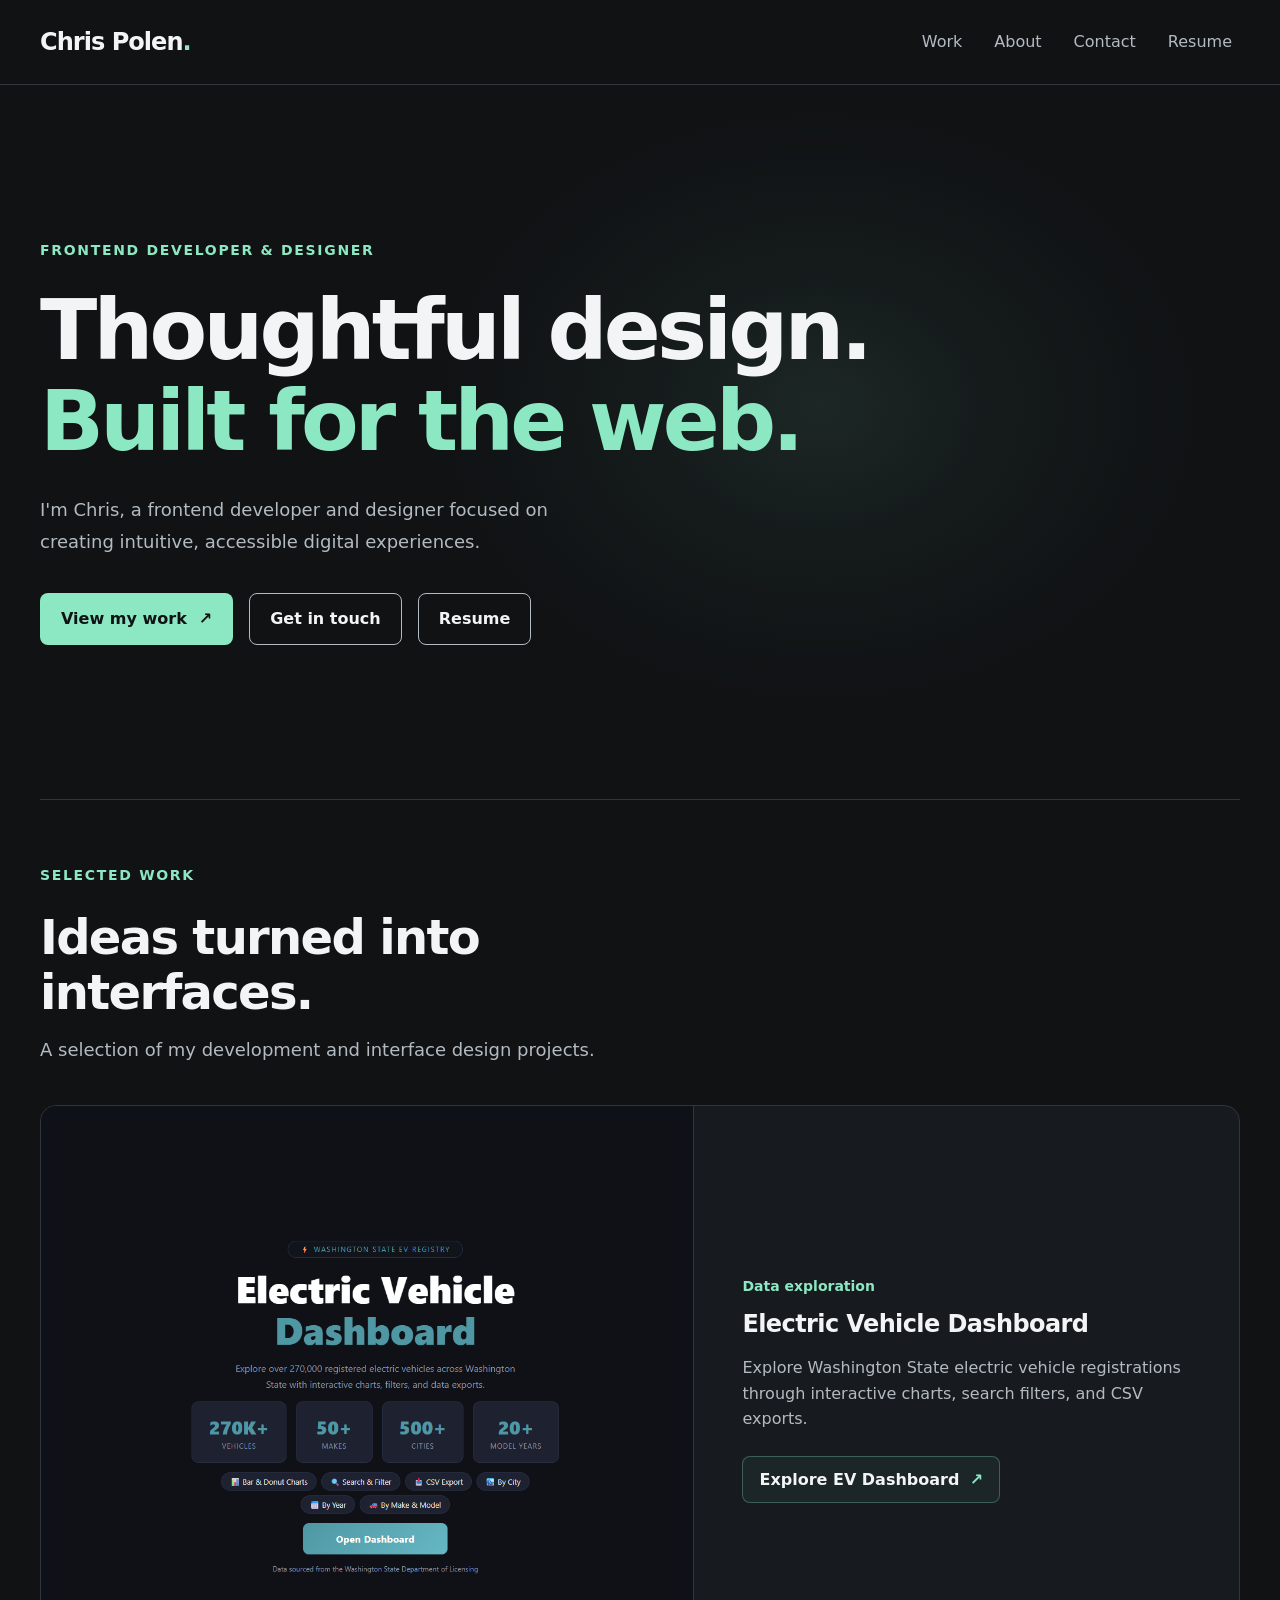
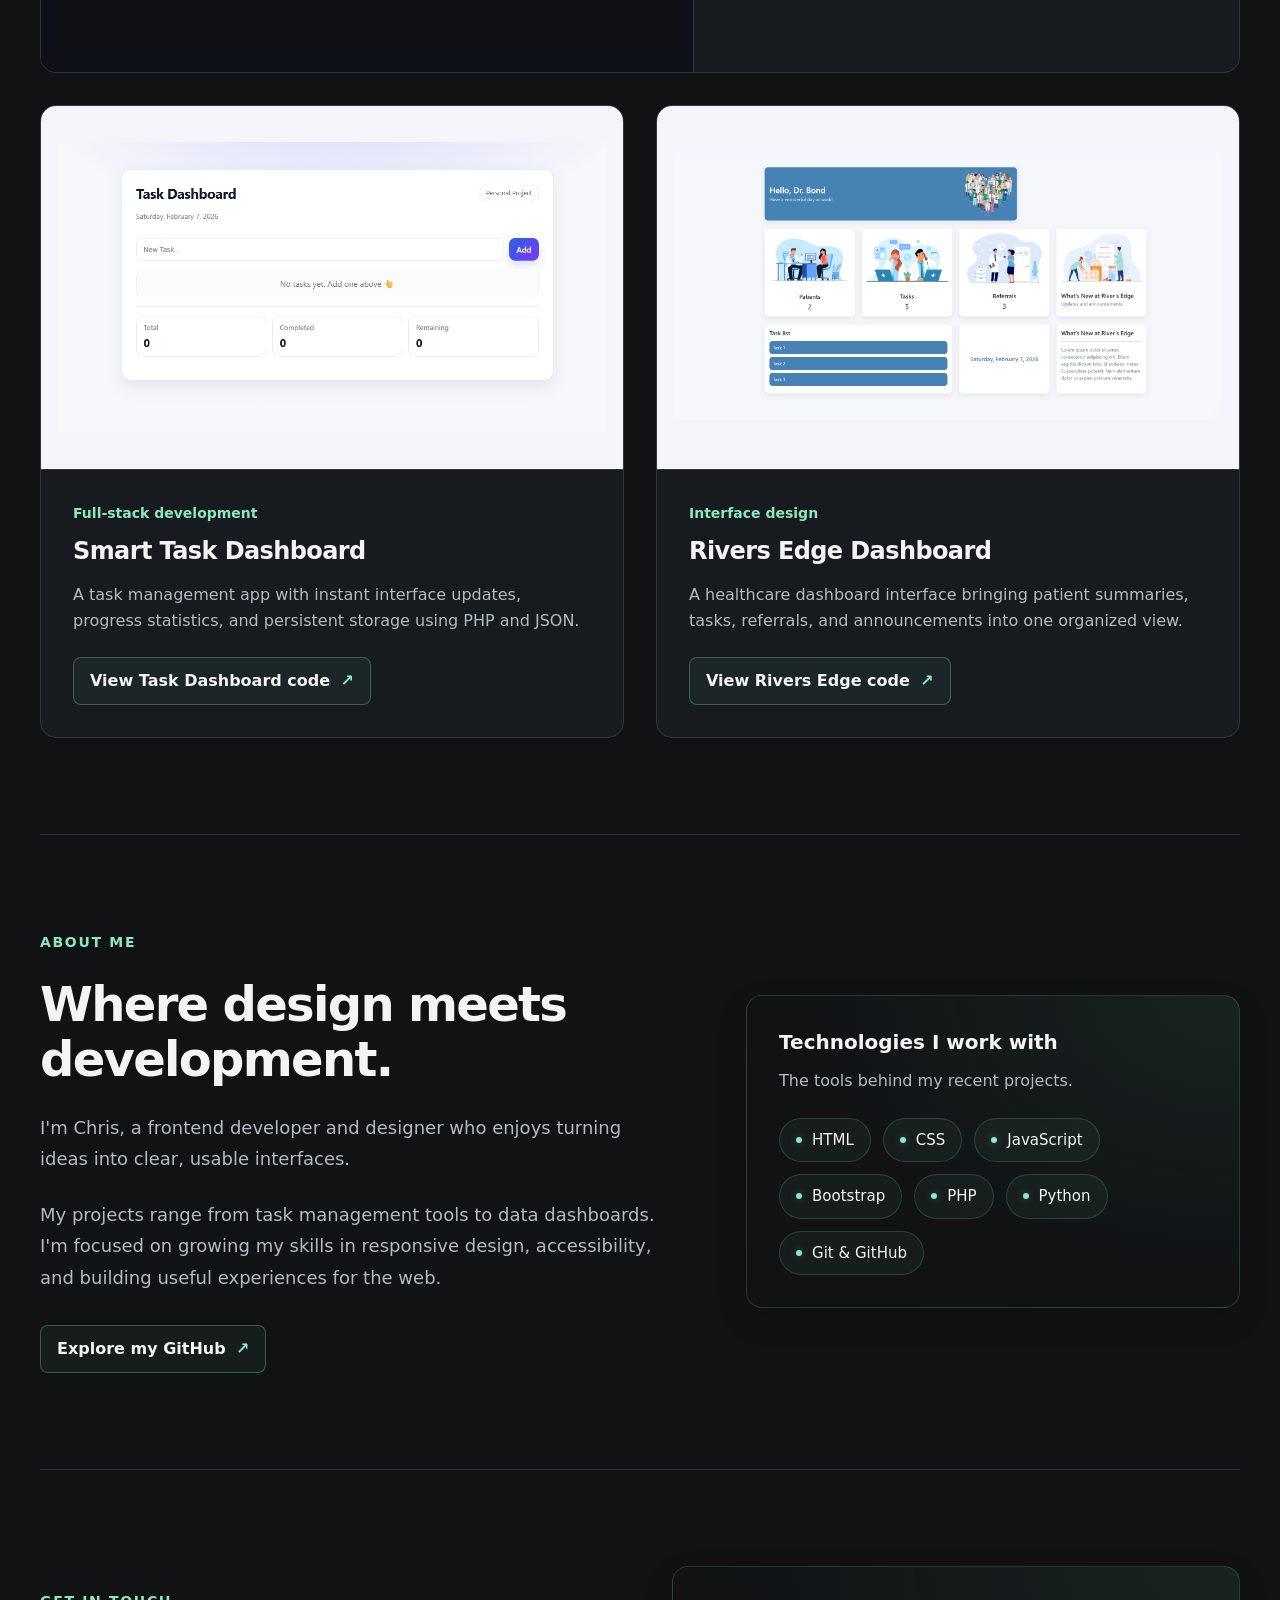
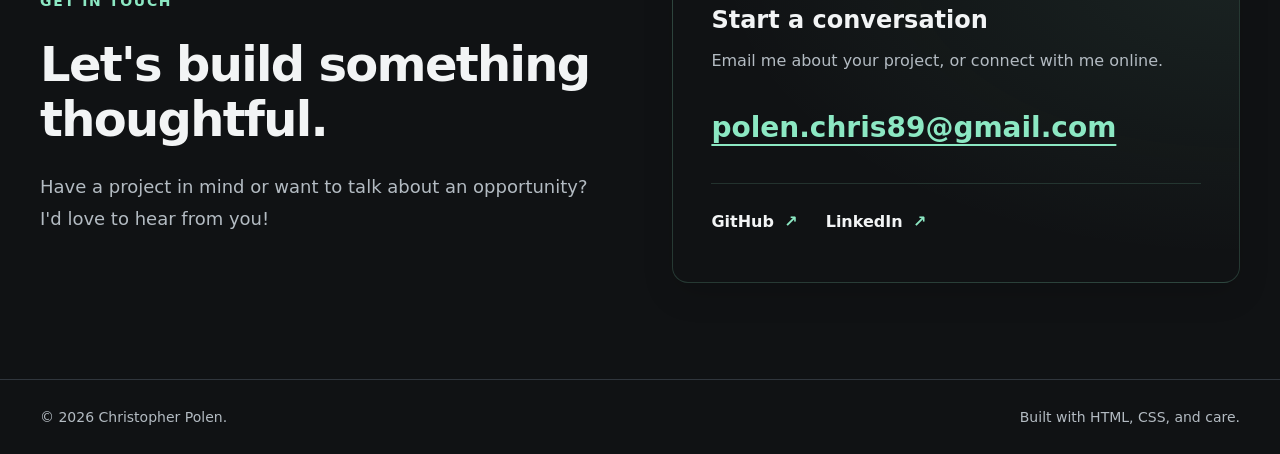
==== commit c07cd055: "added resume that is downloadable and able to be printed." ====
--- a/index.html
+++ b/index.html
@@ -22,6 +22,7 @@
             <li><a href="#work">Work</a></li>
             <li><a href="#about">About</a></li>
             <li><a href="#contact">Contact</a></li>
+            <li><a href="resume.html" target="_blank" rel="noopener noreferrer">Resume</a></li>
         </ul>
     </nav>
 </header>
@@ -48,6 +49,10 @@
 
             <a href="#contact" class="btn btn-secondary">
                 Get in touch
+            </a>
+
+            <a href="resume.html" class="btn btn-secondary" target="_blank" rel="noopener noreferrer">
+                Resume
             </a>
         </div>
     </section>
@@ -80,7 +85,7 @@
                         interactive charts, search filters, and CSV exports.
                     </p>
 
-                    <a href="https://ev-dashboard-vkrs.onrender.com/" class="project-link">
+                    <a href="https://ev-dashboard-vkrs.onrender.com/" class="project-link" target="_blank" rel="noopener noreferrer">
                         Explore EV Dashboard
                         <span aria-hidden="true">↗</span>
                     </a>
@@ -109,7 +114,7 @@
 
                     <a 
                         href="https://github.com/Polen89/Smart-Task-Dashboard" 
-                        class="project-link">
+                        class="project-link" target="_blank" rel="noopener noreferrer">
                         View Task Dashboard code
                         <span aria-hidden="true">↗</span>
                     </a>
@@ -138,7 +143,7 @@
 
                     <a 
                         href="https://github.com/Polen89/BootstrapFun"
-                        class="project-link"
+                        class="project-link" target="_blank" rel="noopener noreferrer"
                     >
                         View Rivers Edge code
                         <span aria-hidden="true">↗</span>
@@ -164,7 +169,7 @@
                 and building useful experiences for the web.
             </p>
 
-            <a href="https://github.com/Polen89" class="project-link">
+            <a href="https://github.com/Polen89" class="project-link" target="_blank" rel="noopener noreferrer">
                 Explore my GitHub
                 <span aria-hidden="true">↗</span>
             </a>
@@ -207,14 +212,14 @@
                polen.chris89@gmail.com
            </a>
            
-           <ul class="contact-links" role="list">
+           <ul class="contact-links">
                <li>
-                   <a href="https://github.com/Polen89" class="project-link">
+                   <a href="https://github.com/Polen89" class="project-link" target="_blank" rel="noopener noreferrer">
                        GitHub <span aria-hidden="true">↗</span>
                    </a>
                </li>
                <li>
-                   <a href="https://www.linkedin.com/in/christopher-polen/" class="project-link">
+                   <a href="https://www.linkedin.com/in/christopher-polen/" class="project-link" target="_blank" rel="noopener noreferrer">
                        LinkedIn <span aria-hidden="true">↗</span>
                    </a>
                </li>
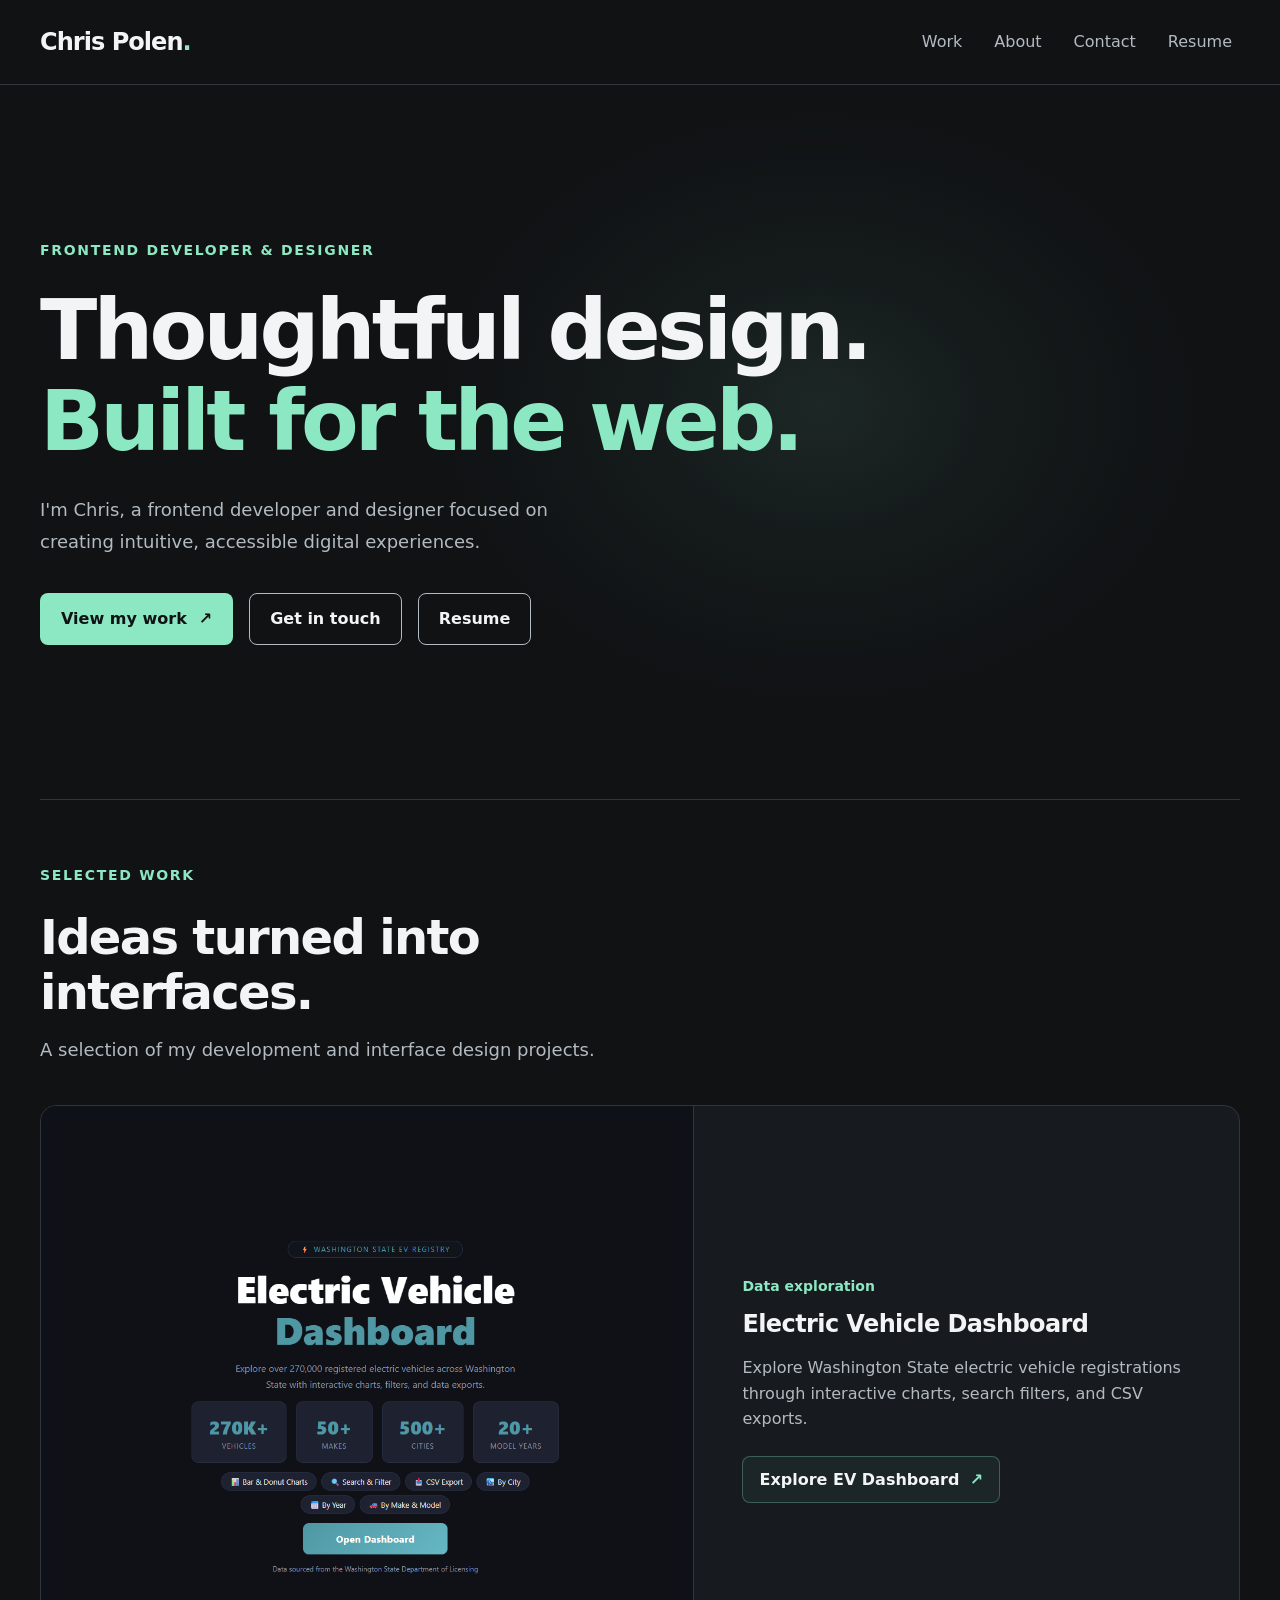
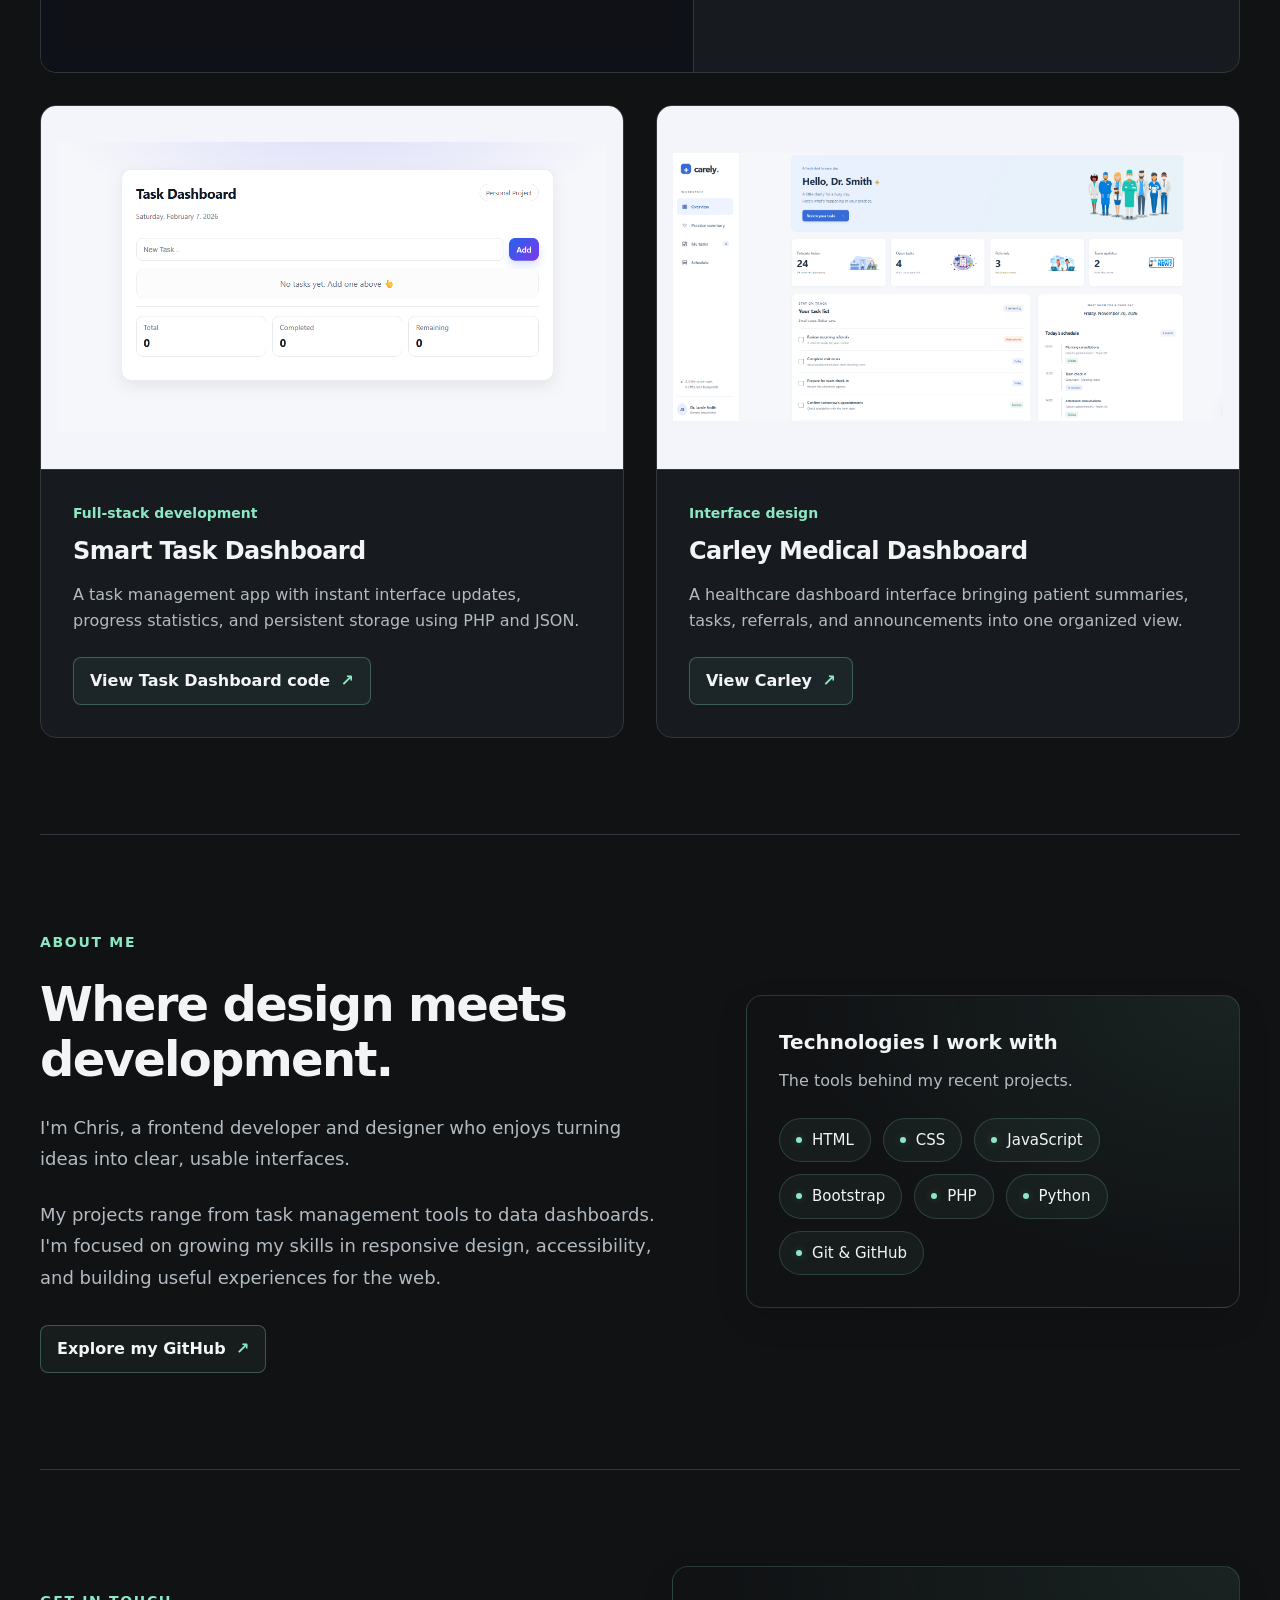
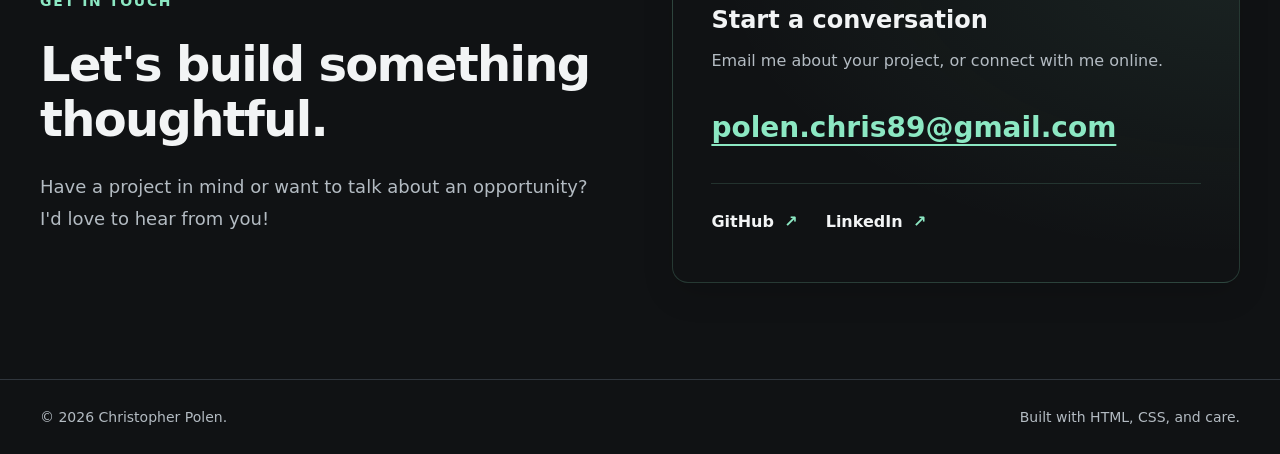
==== commit 49479f32: "created updated version on medical dashboard." ====
--- a/index.html
+++ b/index.html
@@ -124,8 +124,8 @@
             <article class="project-card">
                 <div class="project-preview project-preview-light">
                     <img 
-                        src="images/riversedge.png" 
-                        alt="Rivers Edge dashboard showing patient, task, and referral summaries alongside announcements."
+                        src="images/carley.png" 
+                        alt="Carley medical dashboard"
                         width="1866"
                         height="904"
                         loading="lazy"
@@ -135,17 +135,17 @@
                 
                 <div class="project-content">
                     <p class="project-category">Interface design</p>
-                    <h3>Rivers Edge Dashboard</h3>
+                    <h3>Carley Medical Dashboard</h3>
                     <p class="project-description">
                         A healthcare dashboard interface bringing patient summaries,
                         tasks, referrals, and announcements into one organized view.
                     </p>
 
                     <a 
-                        href="https://github.com/Polen89/BootstrapFun"
+                        href="dashboard.html"
                         class="project-link" target="_blank" rel="noopener noreferrer"
                     >
-                        View Rivers Edge code
+                        View Carley
                         <span aria-hidden="true">↗</span>
                     </a>
                 </div>
